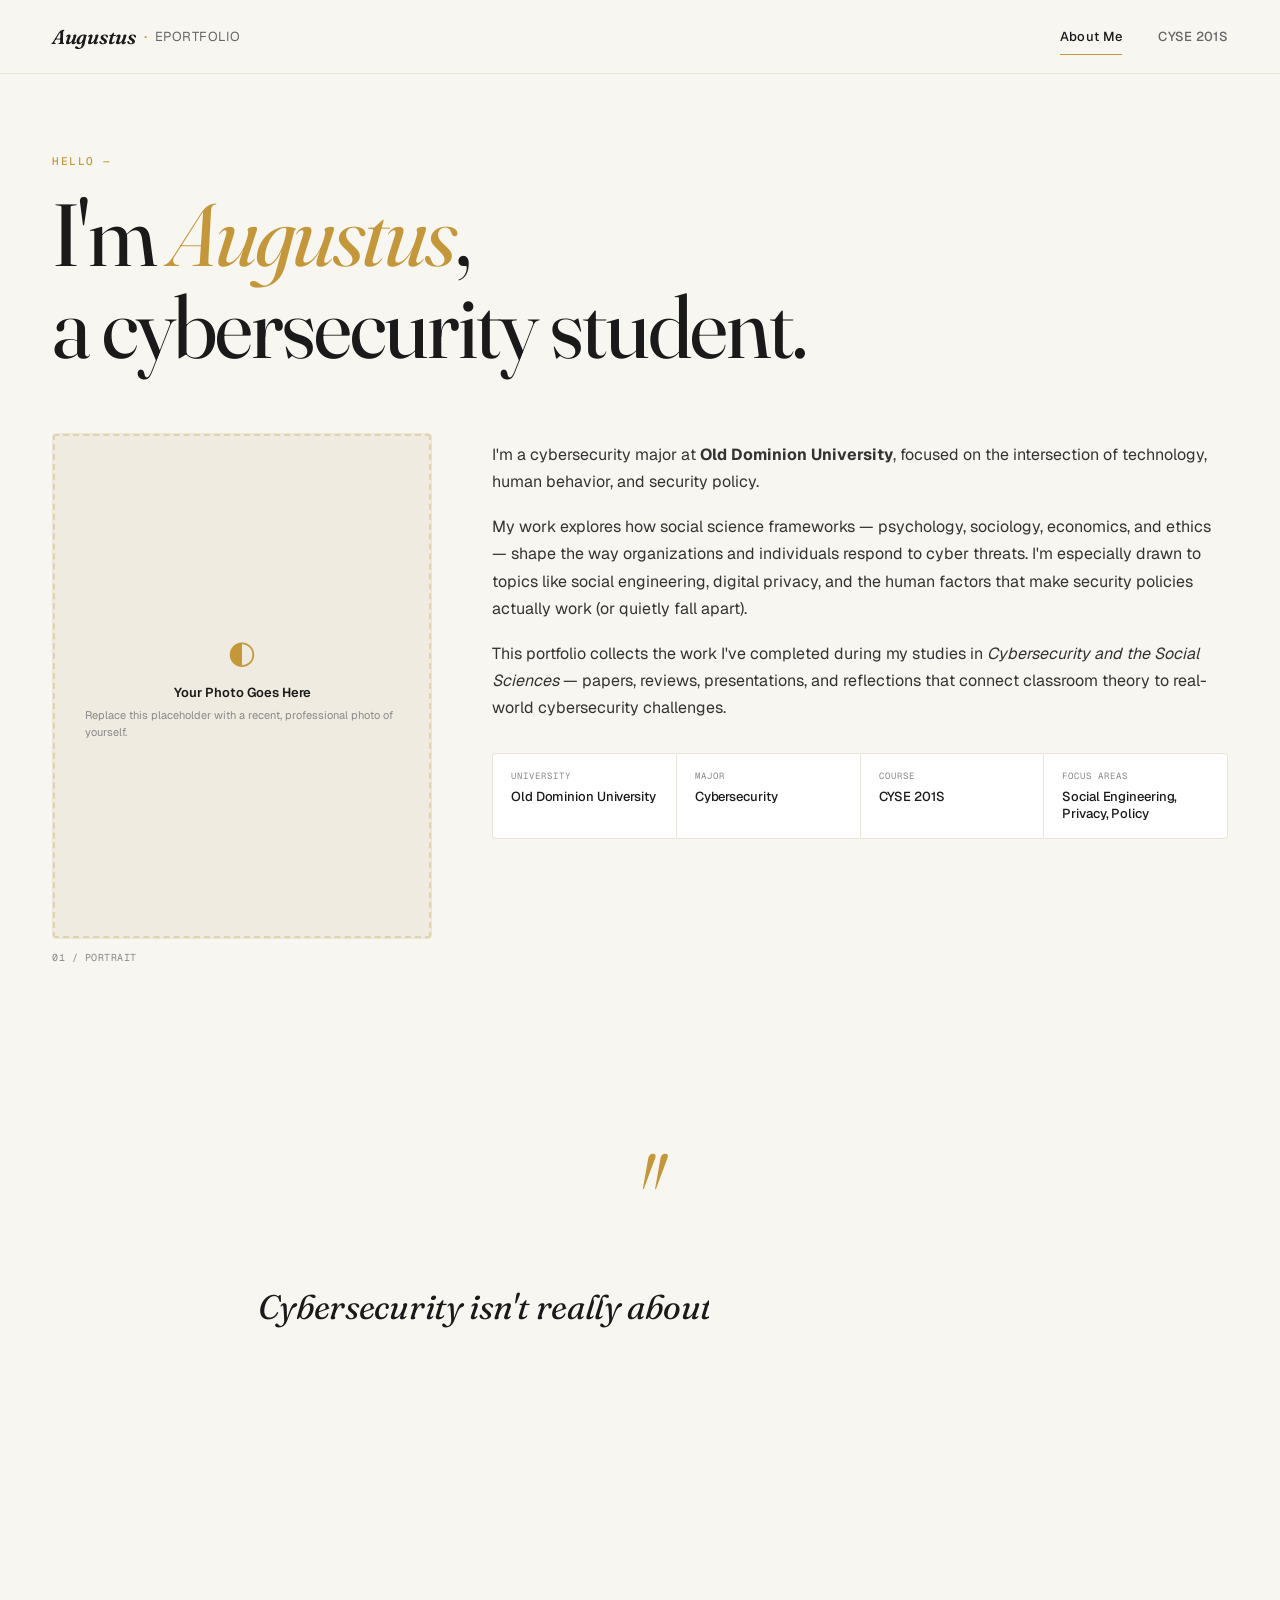
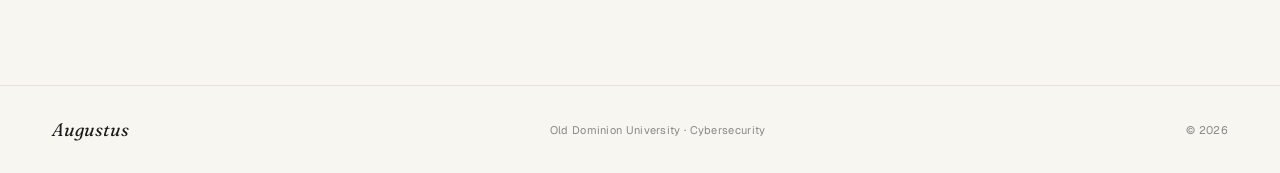
==== index.html @ 71588567 "Add files via upload" ====
<!DOCTYPE html>
<html lang="en">
<head>
  <meta charset="UTF-8" />
  <meta name="viewport" content="width=device-width, initial-scale=1.0" />
  <title>Augustus — ePortfolio</title>
  <link rel="stylesheet" href="styles.css" />
</head>
<body>

  <!-- ═══════════ HEADER ═══════════ -->
  <header class="header">
    <div class="header-inner">
      <a href="index.html" class="brand">
        <span class="brand-first">Augustus</span>
        <span class="brand-sep">·</span>
        <span class="brand-second">ePortfolio</span>
      </a>
      <nav class="nav">
        <a href="index.html" class="nav-link active">About Me</a>
        <a href="cyse.html" class="nav-link">CYSE 201S</a>
      </nav>
      <button class="mobile-toggle" onclick="document.querySelector('.mobile-menu').classList.toggle('open')">☰</button>
    </div>
    <div class="mobile-menu">
      <a href="index.html" class="nav-link">About Me</a>
      <a href="cyse.html" class="nav-link">CYSE 201S — Overview</a>
      <a href="reviews.html" class="sub-link">Article Reviews</a>
      <a href="career.html" class="sub-link">Career Paper</a>
      <a href="presentation.html" class="sub-link">Presentation</a>
      <a href="case-study.html" class="sub-link">Case Study</a>
    </div>
  </header>

  <!-- ═══════════ MAIN ═══════════ -->
  <main>
    <div class="container">
      <div class="section" style="padding-top: 80px;">
        <div class="kicker fade-up">HELLO —</div>

        <h1 class="hero-title fade-up delay-1">
          I'm <em class="title-italic">Augustus</em>,<br />
          a cybersecurity student.
        </h1>

        <div class="hero-grid">
          <!-- Photo -->
          <div class="image-wrap fade-up delay-2">
            <div class="image-frame">
              <!-- TO ADD YOUR PHOTO: Replace the div below with: <img src="photo.jpg" alt="Augustus" /> -->
              <div class="image-placeholder">
                <div style="font-size: 32px; margin-bottom: 12px; color: #c4983a;">◐</div>
                <div style="font-size: 13px; font-weight: 600; color: #1a1a1a; margin-bottom: 6px;">Your Photo Goes Here</div>
                <div style="font-size: 11px; color: #888; line-height: 1.6;">Replace this placeholder with a recent, professional photo of yourself.</div>
              </div>
            </div>
            <div class="image-meta">
              <span>01 / PORTRAIT</span>
            </div>
          </div>

          <!-- Bio -->
          <div class="bio-section fade-up delay-3">
            <p class="bio-para">
              I'm a cybersecurity major at <strong>Old Dominion University</strong>, focused on the intersection of technology, human behavior, and security policy.
            </p>
            <p class="bio-para">
              My work explores how social science frameworks — psychology, sociology, economics, and ethics — shape the way organizations and individuals respond to cyber threats. I'm especially drawn to topics like social engineering, digital privacy, and the human factors that make security policies actually work (or quietly fall apart).
            </p>
            <p class="bio-para">
              This portfolio collects the work I've completed during my studies in <em>Cybersecurity and the Social Sciences</em> — papers, reviews, presentations, and reflections that connect classroom theory to real-world cybersecurity challenges.
            </p>

            <div class="fact-grid">
              <div class="fact">
                <div class="fact-label">University</div>
                <div class="fact-value">Old Dominion University</div>
              </div>
              <div class="fact">
                <div class="fact-label">Major</div>
                <div class="fact-value">Cybersecurity</div>
              </div>
              <div class="fact">
                <div class="fact-label">Course</div>
                <div class="fact-value">CYSE 201S</div>
              </div>
              <div class="fact">
                <div class="fact-label">Focus Areas</div>
                <div class="fact-value">Social Engineering, Privacy, Policy</div>
              </div>
            </div>
          </div>
        </div>
      </div>

      <!-- Quote -->
      <div class="section" style="padding-top: 60px; padding-bottom: 80px;">
        <div class="quote-block fade-up">
          <div class="quote-mark">"</div>
          <p class="quote-text">
            Cybersecurity isn't really about computers. It's about people who use computers — what they trust, what they fear, and what they overlook.
          </p>
          <div class="quote-attr">— A perspective I've grown into through this course</div>
        </div>
      </div>
    </div>
  </main>

  <!-- ═══════════ FOOTER ═══════════ -->
  <footer class="footer">
    <div class="footer-inner">
      <div class="footer-brand">Augustus</div>
      <div class="footer-meta">Old Dominion University · Cybersecurity</div>
      <div class="footer-meta">© 2026</div>
    </div>
  </footer>

</body>
</html>
---- styles.css ----
/* ═══════════════════════════════════════════════════════════════════
   ePortfolio Stylesheet — Augustus
   ═══════════════════════════════════════════════════════════════════ */

@import url('https://fonts.googleapis.com/css2?family=Fraunces:ital,opsz,wght@0,9..144,300;0,9..144,400;0,9..144,500;0,9..144,600;0,9..144,700;1,9..144,400&family=Geist+Mono:wght@400;500&family=Geist:wght@300;400;500;600;700&display=swap');

* { box-sizing: border-box; margin: 0; padding: 0; }

html, body { background: #f8f6f0; }

body {
  font-family: 'Geist', sans-serif;
  color: #1a1a1a;
  -webkit-font-smoothing: antialiased;
  min-height: 100vh;
  display: flex;
  flex-direction: column;
}

::selection { background: #1a1a1a; color: #f8f6f0; }

a { color: inherit; text-decoration: none; }

/* ═══════════ HEADER & NAV ═══════════ */
.header {
  position: sticky;
  top: 0;
  z-index: 100;
  background: rgba(248, 246, 240, 0.92);
  backdrop-filter: blur(20px);
  -webkit-backdrop-filter: blur(20px);
  border-bottom: 1px solid #e8e4d8;
}

.header-inner {
  max-width: 1240px;
  margin: 0 auto;
  padding: 20px 32px;
  display: flex;
  justify-content: space-between;
  align-items: center;
}

.brand {
  display: flex;
  align-items: center;
  gap: 8px;
  background: none;
  border: none;
  cursor: pointer;
  padding: 0;
}
.brand-first {
  font-family: 'Fraunces', serif;
  font-size: 20px;
  font-weight: 600;
  font-style: italic;
  color: #1a1a1a;
  letter-spacing: -0.3px;
}
.brand-sep { color: #c4983a; font-size: 16px; }
.brand-second {
  font-family: 'Geist', sans-serif;
  font-size: 13px;
  font-weight: 400;
  color: #666;
  letter-spacing: 0.5px;
  text-transform: uppercase;
}

.nav { display: flex; gap: 36px; align-items: center; }

.nav-link {
  font-family: 'Geist', sans-serif;
  font-size: 13px;
  font-weight: 500;
  letter-spacing: 0.3px;
  color: #666;
  padding: 8px 0;
  cursor: pointer;
  transition: color 0.2s;
  background: none;
  border: none;
  position: relative;
}
.nav-link:hover { color: #1a1a1a; }
.nav-link.active { color: #1a1a1a; }
.nav-link.active::after {
  content: '';
  position: absolute;
  bottom: -2px;
  left: 0;
  right: 0;
  height: 1px;
  background: #c4983a;
}

.sub-nav {
  border-top: 1px solid #f0ebe0;
  background: #f8f6f0;
}
.sub-nav-inner {
  max-width: 1240px;
  margin: 0 auto;
  padding: 12px 32px;
  display: flex;
  gap: 8px;
  flex-wrap: wrap;
}
.sub-link {
  font-family: 'Geist', sans-serif;
  font-size: 12px;
  font-weight: 400;
  letter-spacing: 0.2px;
  color: #888;
  padding: 6px 14px;
  cursor: pointer;
  transition: all 0.2s;
  background: none;
  border: 1px solid transparent;
  border-radius: 20px;
  display: inline-block;
}
.sub-link:hover { color: #1a1a1a; border-color: #ddd; }
.sub-link.active { background: #1a1a1a; color: #f8f6f0; border-color: #1a1a1a; }

.mobile-toggle {
  display: none;
  background: none;
  border: 1px solid #ddd;
  border-radius: 4px;
  width: 36px;
  height: 36px;
  font-size: 18px;
  cursor: pointer;
  align-items: center;
  justify-content: center;
}

/* ═══════════ MAIN CONTENT ═══════════ */
main { flex: 1; min-height: 70vh; }

.container {
  max-width: 1240px;
  margin: 0 auto;
  padding: 0 32px;
}

.section {
  padding-top: 60px;
  padding-bottom: 60px;
}

.kicker {
  font-family: 'Geist Mono', monospace;
  font-size: 11px;
  font-weight: 500;
  letter-spacing: 1.5px;
  color: #c4983a;
  margin-bottom: 20px;
  text-transform: uppercase;
}

.hero-title {
  font-family: 'Fraunces', serif;
  font-size: clamp(48px, 7vw, 88px);
  font-weight: 400;
  color: #1a1a1a;
  line-height: 1.05;
  letter-spacing: -2px;
  margin-bottom: 60px;
}

.page-title {
  font-family: 'Fraunces', serif;
  font-size: clamp(40px, 6vw, 72px);
  font-weight: 400;
  color: #1a1a1a;
  line-height: 1.1;
  letter-spacing: -1.5px;
  margin-bottom: 24px;
}

.title-italic {
  font-family: 'Fraunces', serif;
  font-weight: 400;
  font-style: italic;
  color: #c4983a;
}

.lead {
  font-size: 18px;
  line-height: 1.65;
  color: #444;
  max-width: 720px;
  margin-bottom: 48px;
}

.section-title {
  font-family: 'Fraunces', serif;
  font-size: 36px;
  font-weight: 500;
  color: #1a1a1a;
  margin-bottom: 32px;
  letter-spacing: -0.5px;
}

/* ═══════════ HERO / ABOUT ME ═══════════ */
.hero-grid {
  display: grid;
  grid-template-columns: minmax(280px, 380px) 1fr;
  gap: 60px;
  align-items: start;
  margin-top: 40px;
}

.image-wrap { position: relative; }
.image-frame {
  aspect-ratio: 3/4;
  border: 1px solid #e8e4d8;
  border-radius: 4px;
  overflow: hidden;
  background: #fff;
}
.image-frame img {
  width: 100%;
  height: 100%;
  object-fit: cover;
  display: block;
}
.image-placeholder {
  width: 100%;
  height: 100%;
  display: flex;
  flex-direction: column;
  align-items: center;
  justify-content: center;
  padding: 30px;
  background: #f0ebe0;
  border: 2px dashed rgba(196, 152, 58, 0.3);
}
.image-meta {
  display: flex;
  justify-content: space-between;
  margin-top: 12px;
  font-family: 'Geist Mono', monospace;
  font-size: 10px;
  color: #888;
  letter-spacing: 0.5px;
}

.bio-section { padding-top: 8px; }
.bio-para {
  font-size: 16px;
  line-height: 1.7;
  color: #333;
  margin-bottom: 18px;
}

.fact-grid {
  display: grid;
  grid-template-columns: repeat(auto-fit, minmax(180px, 1fr));
  gap: 1px;
  margin-top: 32px;
  background: #e8e4d8;
  border: 1px solid #e8e4d8;
  border-radius: 4px;
  overflow: hidden;
}
.fact { padding: 16px 18px; background: #fff; }
.fact-label {
  font-family: 'Geist Mono', monospace;
  font-size: 9px;
  color: #888;
  letter-spacing: 1px;
  margin-bottom: 6px;
  text-transform: uppercase;
}
.fact-value {
  font-size: 13px;
  color: #1a1a1a;
  font-weight: 500;
  letter-spacing: -0.1px;
}

/* ═══════════ QUOTE BLOCK ═══════════ */
.quote-block {
  max-width: 880px;
  margin: 0 auto;
  text-align: center;
  padding: 60px 20px;
}
.quote-mark {
  font-family: 'Fraunces', serif;
  font-size: 120px;
  line-height: 1;
  color: #c4983a;
  font-weight: 300;
  font-style: italic;
}
.quote-text {
  font-family: 'Fraunces', serif;
  font-size: clamp(24px, 3vw, 34px);
  font-style: italic;
  font-weight: 400;
  color: #1a1a1a;
  line-height: 1.4;
  letter-spacing: -0.3px;
  margin-top: 20px;
  margin-bottom: 24px;
}
.quote-attr {
  font-family: 'Geist Mono', monospace;
  font-size: 11px;
  color: #888;
  letter-spacing: 1px;
  text-transform: uppercase;
}

/* ═══════════ VISUAL GRID ═══════════ */
.visual-grid {
  display: grid;
  grid-template-columns: repeat(auto-fit, minmax(260px, 1fr));
  gap: 24px;
  margin-top: 60px;
}
.visual-card {
  background: #fff;
  border: 1px solid #e8e4d8;
  border-radius: 4px;
  padding: 24px;
  transition: all 0.25s;
}
.visual-placeholder {
  aspect-ratio: 4/3;
  background: #f0ebe0;
  border: 2px dashed rgba(196, 152, 58, 0.3);
  border-radius: 4px;
  display: flex;
  flex-direction: column;
  align-items: center;
  justify-content: center;
  margin-bottom: 16px;
}
.visual-card img {
  width: 100%;
  aspect-ratio: 4/3;
  object-fit: cover;
  border-radius: 4px;
  margin-bottom: 16px;
}
.visual-label {
  font-family: 'Fraunces', serif;
  font-size: 20px;
  font-weight: 500;
  color: #1a1a1a;
  margin-bottom: 6px;
  letter-spacing: -0.2px;
}
.visual-desc {
  font-size: 13px;
  color: #666;
  line-height: 1.5;
}

/* ═══════════ COURSEWORK CARDS ═══════════ */
.work-grid {
  display: grid;
  grid-template-columns: repeat(auto-fit, minmax(280px, 1fr));
  gap: 16px;
  margin-top: 24px;
}
.card-link {
  display: block;
  padding: 24px 28px;
  background: #fff;
  border: 1px solid #e8e4d8;
  border-radius: 4px;
  cursor: pointer;
  transition: all 0.25s;
  text-align: left;
}
.card-link:hover {
  border-color: #c4983a;
  transform: translateY(-2px);
  box-shadow: 0 8px 24px rgba(196, 152, 58, 0.08);
}
.work-num {
  font-family: 'Geist Mono', monospace;
  font-size: 11px;
  color: #c4983a;
  letter-spacing: 1px;
  margin-bottom: 12px;
}
.work-title {
  font-family: 'Fraunces', serif;
  font-size: 26px;
  font-weight: 500;
  color: #1a1a1a;
  margin-bottom: 10px;
  letter-spacing: -0.3px;
}
.work-desc {
  font-size: 14px;
  color: #555;
  line-height: 1.6;
  margin-bottom: 16px;
}
.work-arrow {
  font-family: 'Geist Mono', monospace;
  font-size: 12px;
  color: #c4983a;
  font-weight: 500;
  letter-spacing: 0.5px;
}

/* ═══════════ REVIEW / DOC CARDS ═══════════ */
.review-card {
  background: #fff;
  border: 1px solid #e8e4d8;
  border-radius: 6px;
  padding: 36px;
  margin-bottom: 28px;
}
.review-header {
  display: flex;
  justify-content: space-between;
  align-items: center;
  margin-bottom: 16px;
  padding-bottom: 16px;
  border-bottom: 1px solid #f0ebe0;
}
.review-num {
  font-family: 'Geist Mono', monospace;
  font-size: 11px;
  color: #c4983a;
  letter-spacing: 1px;
  text-transform: uppercase;
}
.review-type {
  font-family: 'Geist Mono', monospace;
  font-size: 10px;
  color: #888;
  letter-spacing: 0.5px;
  padding: 3px 10px;
  border: 1px solid #ddd;
  border-radius: 12px;
}
.review-title {
  font-family: 'Fraunces', serif;
  font-size: 32px;
  font-weight: 500;
  color: #1a1a1a;
  margin-bottom: 8px;
  letter-spacing: -0.5px;
}
.review-subtitle {
  font-size: 15px;
  color: #555;
  line-height: 1.5;
  margin-bottom: 24px;
}

.upload-box {
  background: #fff;
  border: 1px solid #e8e4d8;
  border-radius: 4px;
  padding: 32px;
  margin-bottom: 24px;
}
.upload-label {
  font-family: 'Geist Mono', monospace;
  font-size: 9px;
  color: #888;
  letter-spacing: 1px;
  margin-bottom: 12px;
  text-transform: uppercase;
}
.placeholder {
  background: #f0ebe0;
  border: 2px dashed rgba(196, 152, 58, 0.3);
  border-radius: 4px;
  padding: 40px;
  text-align: center;
  color: #a08850;
  font-size: 13px;
  letter-spacing: 0.3px;
}
.placeholder strong {
  color: #1a1a1a;
  display: block;
  margin-bottom: 4px;
  font-size: 14px;
}
.placeholder .icon {
  font-size: 24px;
  margin-bottom: 8px;
  color: #c4983a;
}

/* When you have an actual file link, use this style */
.file-button {
  display: inline-flex;
  align-items: center;
  gap: 10px;
  background: #1a1a1a;
  color: #f8f6f0;
  padding: 14px 24px;
  border-radius: 4px;
  font-size: 13px;
  font-weight: 500;
  letter-spacing: 0.3px;
  transition: all 0.2s;
  border: none;
  cursor: pointer;
}
.file-button:hover { background: #c4983a; }
.file-button .arrow { font-family: 'Geist Mono', monospace; }

.review-meta {
  display: grid;
  grid-template-columns: repeat(auto-fit, minmax(140px, 1fr));
  gap: 16px;
  margin-top: 8px;
}
.meta-item { padding: 10px 0; }
.meta-label {
  font-family: 'Geist Mono', monospace;
  font-size: 9px;
  color: #888;
  letter-spacing: 1px;
  margin-bottom: 4px;
  text-transform: uppercase;
}
.meta-value { font-size: 13px; color: #1a1a1a; font-weight: 500; }

/* ═══════════ SUMMARY BOX ═══════════ */
.summary-box {
  background: #fff;
  border: 1px solid #e8e4d8;
  border-radius: 6px;
  padding: 36px;
  margin-top: 24px;
}
.theme-list { list-style: none; padding: 0; margin-top: 16px; }
.theme-list li {
  font-size: 15px;
  line-height: 1.8;
  color: #333;
  padding: 8px 0;
  border-bottom: 1px solid #f0ebe0;
}
.theme-list li:last-child { border-bottom: none; }
.theme-list li strong { color: #1a1a1a; font-weight: 600; }
.theme-text {
  font-size: 15px;
  line-height: 1.7;
  color: #333;
  margin-top: 12px;
}

/* ═══════════ FOOTER ═══════════ */
.footer {
  border-top: 1px solid #e8e4d8;
  margin-top: 80px;
  padding: 32px 0;
}
.footer-inner {
  max-width: 1240px;
  margin: 0 auto;
  padding: 0 32px;
  display: flex;
  justify-content: space-between;
  align-items: center;
  flex-wrap: wrap;
  gap: 16px;
}
.footer-brand {
  font-family: 'Fraunces', serif;
  font-size: 18px;
  font-style: italic;
  color: #1a1a1a;
}
.footer-meta {
  font-size: 11px;
  color: #888;
  letter-spacing: 0.3px;
}

/* ═══════════ ANIMATIONS ═══════════ */
@keyframes fadeUp {
  from { opacity: 0; transform: translateY(20px); }
  to { opacity: 1; transform: translateY(0); }
}
.fade-up { animation: fadeUp 0.6s cubic-bezier(0.16, 1, 0.3, 1) both; }
.delay-1 { animation-delay: 0.1s; }
.delay-2 { animation-delay: 0.2s; }
.delay-3 { animation-delay: 0.3s; }
.delay-4 { animation-delay: 0.4s; }

/* ═══════════ MOBILE ═══════════ */
@media (max-width: 760px) {
  .nav { display: none; }
  .mobile-toggle { display: flex; }
  .hero-grid { grid-template-columns: 1fr; gap: 32px; }
  .header-inner, .container, .footer-inner, .sub-nav-inner { padding-left: 20px; padding-right: 20px; }
  .review-card, .summary-box { padding: 24px; }
  .upload-box { padding: 20px; }
  .placeholder { padding: 24px; }
}

.mobile-menu {
  display: none;
  flex-direction: column;
  gap: 8px;
  padding: 20px 32px;
  background: #fff;
  border-bottom: 1px solid #e8e4d8;
}
.mobile-menu.open { display: flex; }
.mobile-menu .nav-link, .mobile-menu .sub-link { text-align: left; }
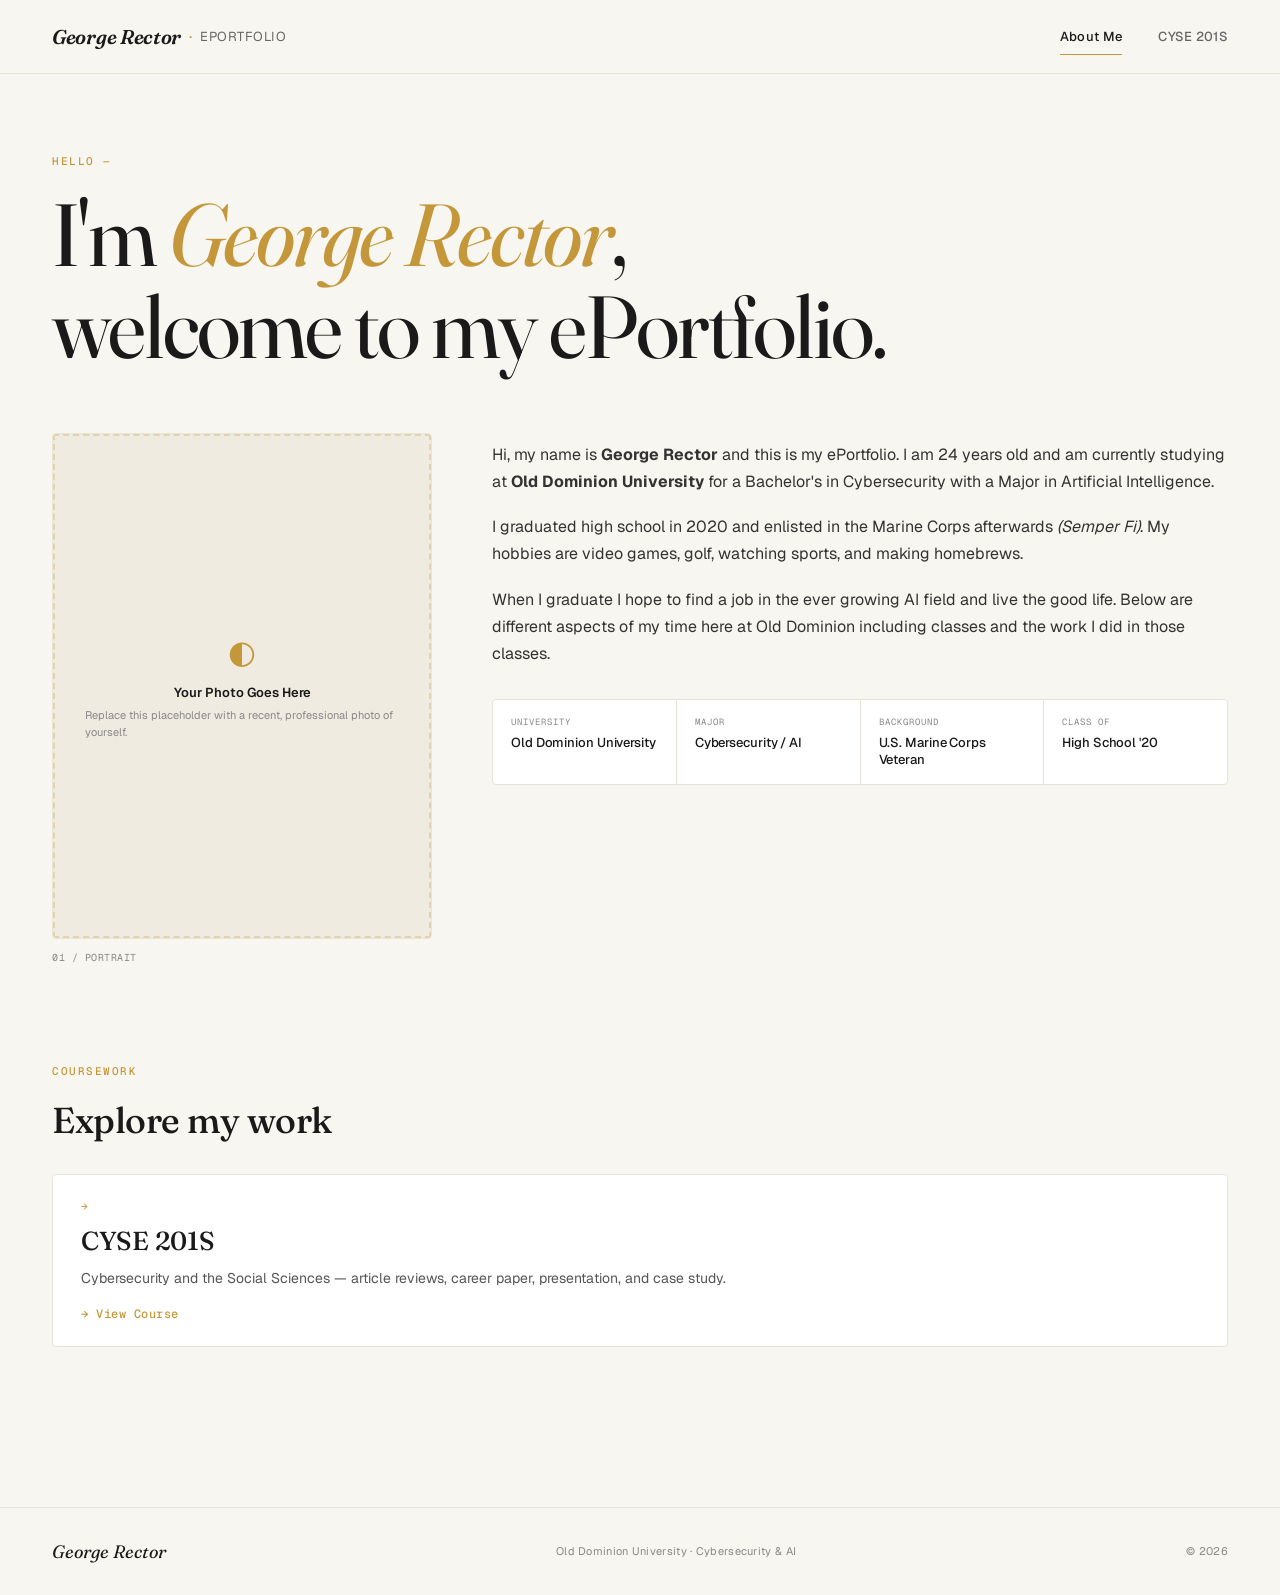
==== commit 36933adc: "Add files via upload" ====
--- a/index.html
+++ b/index.html
@@ -3,16 +3,15 @@
 <head>
   <meta charset="UTF-8" />
   <meta name="viewport" content="width=device-width, initial-scale=1.0" />
-  <title>Augustus — ePortfolio</title>
+  <title>George Rector — ePortfolio</title>
   <link rel="stylesheet" href="styles.css" />
 </head>
 <body>
 
-  <!-- ═══════════ HEADER ═══════════ -->
   <header class="header">
     <div class="header-inner">
       <a href="index.html" class="brand">
-        <span class="brand-first">Augustus</span>
+        <span class="brand-first">George Rector</span>
         <span class="brand-sep">·</span>
         <span class="brand-second">ePortfolio</span>
       </a>
@@ -32,22 +31,20 @@
     </div>
   </header>
 
-  <!-- ═══════════ MAIN ═══════════ -->
   <main>
     <div class="container">
       <div class="section" style="padding-top: 80px;">
         <div class="kicker fade-up">HELLO —</div>
 
         <h1 class="hero-title fade-up delay-1">
-          I'm <em class="title-italic">Augustus</em>,<br />
-          a cybersecurity student.
+          I'm <em class="title-italic">George Rector</em>,<br />
+          welcome to my ePortfolio.
         </h1>
 
         <div class="hero-grid">
-          <!-- Photo -->
           <div class="image-wrap fade-up delay-2">
             <div class="image-frame">
-              <!-- TO ADD YOUR PHOTO: Replace the div below with: <img src="photo.jpg" alt="Augustus" /> -->
+              <!-- TO ADD YOUR PHOTO: Replace the div below with: <img src="photo.jpg" alt="George Rector" /> -->
               <div class="image-placeholder">
                 <div style="font-size: 32px; margin-bottom: 12px; color: #c4983a;">◐</div>
                 <div style="font-size: 13px; font-weight: 600; color: #1a1a1a; margin-bottom: 6px;">Your Photo Goes Here</div>
@@ -59,16 +56,15 @@
             </div>
           </div>
 
-          <!-- Bio -->
           <div class="bio-section fade-up delay-3">
             <p class="bio-para">
-              I'm a cybersecurity major at <strong>Old Dominion University</strong>, focused on the intersection of technology, human behavior, and security policy.
+              Hi, my name is <strong>George Rector</strong> and this is my ePortfolio. I am 24 years old and am currently studying at <strong>Old Dominion University</strong> for a Bachelor's in Cybersecurity with a Major in Artificial Intelligence.
             </p>
             <p class="bio-para">
-              My work explores how social science frameworks — psychology, sociology, economics, and ethics — shape the way organizations and individuals respond to cyber threats. I'm especially drawn to topics like social engineering, digital privacy, and the human factors that make security policies actually work (or quietly fall apart).
+              I graduated high school in 2020 and enlisted in the Marine Corps afterwards <em>(Semper Fi)</em>. My hobbies are video games, golf, watching sports, and making homebrews.
             </p>
             <p class="bio-para">
-              This portfolio collects the work I've completed during my studies in <em>Cybersecurity and the Social Sciences</em> — papers, reviews, presentations, and reflections that connect classroom theory to real-world cybersecurity challenges.
+              When I graduate I hope to find a job in the ever growing AI field and live the good life. Below are different aspects of my time here at Old Dominion including classes and the work I did in those classes.
             </p>
 
             <div class="fact-grid">
@@ -78,39 +74,41 @@
               </div>
               <div class="fact">
                 <div class="fact-label">Major</div>
-                <div class="fact-value">Cybersecurity</div>
+                <div class="fact-value">Cybersecurity / AI</div>
               </div>
               <div class="fact">
-                <div class="fact-label">Course</div>
-                <div class="fact-value">CYSE 201S</div>
+                <div class="fact-label">Background</div>
+                <div class="fact-value">U.S. Marine Corps Veteran</div>
               </div>
               <div class="fact">
-                <div class="fact-label">Focus Areas</div>
-                <div class="fact-value">Social Engineering, Privacy, Policy</div>
+                <div class="fact-label">Class of</div>
+                <div class="fact-value">High School '20</div>
               </div>
             </div>
           </div>
         </div>
       </div>
 
-      <!-- Quote -->
-      <div class="section" style="padding-top: 60px; padding-bottom: 80px;">
-        <div class="quote-block fade-up">
-          <div class="quote-mark">"</div>
-          <p class="quote-text">
-            Cybersecurity isn't really about computers. It's about people who use computers — what they trust, what they fear, and what they overlook.
-          </p>
-          <div class="quote-attr">— A perspective I've grown into through this course</div>
+      <div class="section" style="padding-top: 40px; padding-bottom: 80px;">
+        <div class="kicker fade-up">COURSEWORK</div>
+        <h2 class="section-title fade-up delay-1">Explore my work</h2>
+
+        <div class="work-grid">
+          <a href="cyse.html" class="card-link fade-up delay-1">
+            <div class="work-num">→</div>
+            <div class="work-title">CYSE 201S</div>
+            <div class="work-desc">Cybersecurity and the Social Sciences — article reviews, career paper, presentation, and case study.</div>
+            <div class="work-arrow">→ View Course</div>
+          </a>
         </div>
       </div>
     </div>
   </main>
 
-  <!-- ═══════════ FOOTER ═══════════ -->
   <footer class="footer">
     <div class="footer-inner">
-      <div class="footer-brand">Augustus</div>
-      <div class="footer-meta">Old Dominion University · Cybersecurity</div>
+      <div class="footer-brand">George Rector</div>
+      <div class="footer-meta">Old Dominion University · Cybersecurity & AI</div>
       <div class="footer-meta">© 2026</div>
     </div>
   </footer>
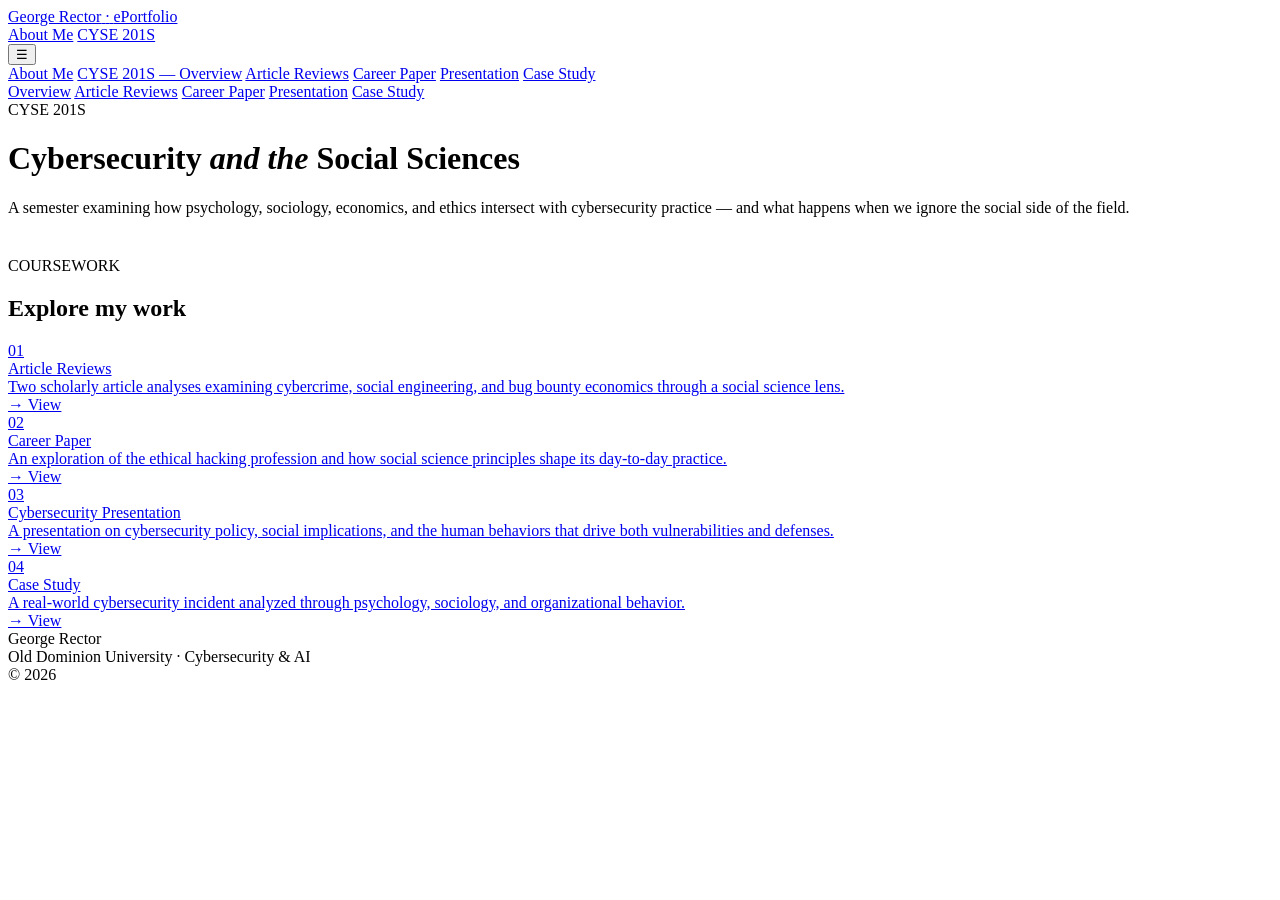
==== commit 8a816774: "Add files via upload" ====
--- a/index.html
+++ b/index.html
@@ -3,7 +3,7 @@
 <head>
   <meta charset="UTF-8" />
   <meta name="viewport" content="width=device-width, initial-scale=1.0" />
-  <title>George Rector — ePortfolio</title>
+  <title>CYSE 201S — George Rector ePortfolio</title>
   <link rel="stylesheet" href="styles.css" />
 </head>
 <body>
@@ -16,8 +16,8 @@
         <span class="brand-second">ePortfolio</span>
       </a>
       <nav class="nav">
-        <a href="index.html" class="nav-link active">About Me</a>
-        <a href="cyse.html" class="nav-link">CYSE 201S</a>
+        <a href="index.html" class="nav-link">About Me</a>
+        <a href="cyse.html" class="nav-link active">CYSE 201S</a>
       </nav>
       <button class="mobile-toggle" onclick="document.querySelector('.mobile-menu').classList.toggle('open')">☰</button>
     </div>
@@ -29,77 +29,63 @@
       <a href="presentation.html" class="sub-link">Presentation</a>
       <a href="case-study.html" class="sub-link">Case Study</a>
     </div>
+    <!-- Sub-nav -->
+    <div class="sub-nav">
+      <div class="sub-nav-inner">
+        <a href="cyse.html" class="sub-link active">Overview</a>
+        <a href="reviews.html" class="sub-link">Article Reviews</a>
+        <a href="career.html" class="sub-link">Career Paper</a>
+        <a href="presentation.html" class="sub-link">Presentation</a>
+        <a href="case-study.html" class="sub-link">Case Study</a>
+      </div>
+    </div>
   </header>
 
   <main>
     <div class="container">
-      <div class="section" style="padding-top: 80px;">
-        <div class="kicker fade-up">HELLO —</div>
+      <div class="section">
+        <div class="kicker fade-up">CYSE 201S</div>
+        <h1 class="page-title fade-up delay-1">
+          Cybersecurity <em class="title-italic">and the</em> Social Sciences
+        </h1>
+        <p class="lead fade-up delay-2">
+          A semester examining how psychology, sociology, economics, and ethics intersect with cybersecurity practice — and what happens when we ignore the social side of the field.
+        </p>
 
-        <h1 class="hero-title fade-up delay-1">
-          I'm <em class="title-italic">George Rector</em>,<br />
-          welcome to my ePortfolio.
-        </h1>
+        <!-- Coursework navigation -->
+        <div style="margin-top: 40px;">
+          <div class="kicker">COURSEWORK</div>
+          <h2 class="section-title">Explore my work</h2>
 
-        <div class="hero-grid">
-          <div class="image-wrap fade-up delay-2">
-            <div class="image-frame">
-              <!-- TO ADD YOUR PHOTO: Replace the div below with: <img src="photo.jpg" alt="George Rector" /> -->
-              <div class="image-placeholder">
-                <div style="font-size: 32px; margin-bottom: 12px; color: #c4983a;">◐</div>
-                <div style="font-size: 13px; font-weight: 600; color: #1a1a1a; margin-bottom: 6px;">Your Photo Goes Here</div>
-                <div style="font-size: 11px; color: #888; line-height: 1.6;">Replace this placeholder with a recent, professional photo of yourself.</div>
-              </div>
-            </div>
-            <div class="image-meta">
-              <span>01 / PORTRAIT</span>
-            </div>
+          <div class="work-grid">
+            <a href="reviews.html" class="card-link fade-up delay-1">
+              <div class="work-num">01</div>
+              <div class="work-title">Article Reviews</div>
+              <div class="work-desc">Two scholarly article analyses examining cybercrime, social engineering, and bug bounty economics through a social science lens.</div>
+              <div class="work-arrow">→ View</div>
+            </a>
+
+            <a href="career.html" class="card-link fade-up delay-2">
+              <div class="work-num">02</div>
+              <div class="work-title">Career Paper</div>
+              <div class="work-desc">An exploration of the ethical hacking profession and how social science principles shape its day-to-day practice.</div>
+              <div class="work-arrow">→ View</div>
+            </a>
+
+            <a href="presentation.html" class="card-link fade-up delay-3">
+              <div class="work-num">03</div>
+              <div class="work-title">Cybersecurity Presentation</div>
+              <div class="work-desc">A presentation on cybersecurity policy, social implications, and the human behaviors that drive both vulnerabilities and defenses.</div>
+              <div class="work-arrow">→ View</div>
+            </a>
+
+            <a href="case-study.html" class="card-link fade-up delay-4">
+              <div class="work-num">04</div>
+              <div class="work-title">Case Study</div>
+              <div class="work-desc">A real-world cybersecurity incident analyzed through psychology, sociology, and organizational behavior.</div>
+              <div class="work-arrow">→ View</div>
+            </a>
           </div>
-
-          <div class="bio-section fade-up delay-3">
-            <p class="bio-para">
-              Hi, my name is <strong>George Rector</strong> and this is my ePortfolio. I am 24 years old and am currently studying at <strong>Old Dominion University</strong> for a Bachelor's in Cybersecurity with a Major in Artificial Intelligence.
-            </p>
-            <p class="bio-para">
-              I graduated high school in 2020 and enlisted in the Marine Corps afterwards <em>(Semper Fi)</em>. My hobbies are video games, golf, watching sports, and making homebrews.
-            </p>
-            <p class="bio-para">
-              When I graduate I hope to find a job in the ever growing AI field and live the good life. Below are different aspects of my time here at Old Dominion including classes and the work I did in those classes.
-            </p>
-
-            <div class="fact-grid">
-              <div class="fact">
-                <div class="fact-label">University</div>
-                <div class="fact-value">Old Dominion University</div>
-              </div>
-              <div class="fact">
-                <div class="fact-label">Major</div>
-                <div class="fact-value">Cybersecurity / AI</div>
-              </div>
-              <div class="fact">
-                <div class="fact-label">Background</div>
-                <div class="fact-value">U.S. Marine Corps Veteran</div>
-              </div>
-              <div class="fact">
-                <div class="fact-label">Class of</div>
-                <div class="fact-value">High School '20</div>
-              </div>
-            </div>
-          </div>
-        </div>
-      </div>
-
-      <div class="section" style="padding-top: 40px; padding-bottom: 80px;">
-        <div class="kicker fade-up">COURSEWORK</div>
-        <h2 class="section-title fade-up delay-1">Explore my work</h2>
-
-        <div class="work-grid">
-          <a href="cyse.html" class="card-link fade-up delay-1">
-            <div class="work-num">→</div>
-            <div class="work-title">CYSE 201S</div>
-            <div class="work-desc">Cybersecurity and the Social Sciences — article reviews, career paper, presentation, and case study.</div>
-            <div class="work-arrow">→ View Course</div>
-          </a>
         </div>
       </div>
     </div>
@@ -108,7 +94,7 @@
   <footer class="footer">
     <div class="footer-inner">
       <div class="footer-brand">George Rector</div>
-      <div class="footer-meta">Old Dominion University · Cybersecurity & AI</div>
+      <div class="footer-meta">Old Dominion University · Cybersecurity &amp; AI</div>
       <div class="footer-meta">© 2026</div>
     </div>
   </footer>
--- a/styles.css
+++ b/styles.css
@@ -1,621 +1,136 @@
-/* ═══════════════════════════════════════════════════════════════════
-   ePortfolio Stylesheet — Augustus
-   ═══════════════════════════════════════════════════════════════════ */
+<!DOCTYPE html>
+<html lang="en">
+<head>
+  <meta charset="UTF-8" />
+  <meta name="viewport" content="width=device-width, initial-scale=1.0" />
+  <title>Article Reviews — George Rector ePortfolio</title>
+  <link rel="stylesheet" href="styles.css" />
+</head>
+<body>
 
-@import url('https://fonts.googleapis.com/css2?family=Fraunces:ital,opsz,wght@0,9..144,300;0,9..144,400;0,9..144,500;0,9..144,600;0,9..144,700;1,9..144,400&family=Geist+Mono:wght@400;500&family=Geist:wght@300;400;500;600;700&display=swap');
+  <header class="header">
+    <div class="header-inner">
+      <a href="index.html" class="brand">
+        <span class="brand-first">George Rector</span>
+        <span class="brand-sep">·</span>
+        <span class="brand-second">ePortfolio</span>
+      </a>
+      <nav class="nav">
+        <a href="index.html" class="nav-link">About Me</a>
+        <a href="cyse.html" class="nav-link active">CYSE 201S</a>
+      </nav>
+      <button class="mobile-toggle" onclick="document.querySelector('.mobile-menu').classList.toggle('open')">☰</button>
+    </div>
+    <div class="mobile-menu">
+      <a href="index.html" class="nav-link">About Me</a>
+      <a href="cyse.html" class="nav-link">CYSE 201S — Overview</a>
+      <a href="reviews.html" class="sub-link">Article Reviews</a>
+      <a href="career.html" class="sub-link">Career Paper</a>
+      <a href="presentation.html" class="sub-link">Presentation</a>
+      <a href="case-study.html" class="sub-link">Case Study</a>
+    </div>
+    <div class="sub-nav">
+      <div class="sub-nav-inner">
+        <a href="cyse.html" class="sub-link">Overview</a>
+        <a href="reviews.html" class="sub-link active">Article Reviews</a>
+        <a href="career.html" class="sub-link">Career Paper</a>
+        <a href="presentation.html" class="sub-link">Presentation</a>
+        <a href="case-study.html" class="sub-link">Case Study</a>
+      </div>
+    </div>
+  </header>
 
-* { box-sizing: border-box; margin: 0; padding: 0; }
+  <main>
+    <div class="container">
+      <div class="section">
+        <div class="kicker fade-up">ARTICLE REVIEWS</div>
+        <h1 class="page-title fade-up delay-1">
+          Scholarly <em class="title-italic">analyses</em> of cybercrime research
+        </h1>
+        <p class="lead fade-up delay-2">
+          Both reviews examine peer-reviewed research from the <em>International Journal of Cybersecurity Intelligence and Cybercrime</em>, connecting findings to social science frameworks discussed throughout CYSE 201S.
+        </p>
 
-html, body { background: #f8f6f0; }
+        <!-- Review 1 -->
+        <div class="review-card fade-up delay-1">
+          <div class="review-header">
+            <span class="review-num">Review 01</span>
+            <span class="review-type">PDF / DOCX</span>
+          </div>
+          <h2 class="review-title">Article Review #1</h2>
+          <p class="review-subtitle">An analysis of cybersecurity research through a social science lens.</p>
 
-body {
-  font-family: 'Geist', sans-serif;
-  color: #1a1a1a;
-  -webkit-font-smoothing: antialiased;
-  min-height: 100vh;
-  display: flex;
-  flex-direction: column;
-}
+          <div class="upload-box">
+            <div class="upload-label">DOCUMENT</div>
+            <a href="files/article-review-1.pdf" class="file-button" target="_blank" rel="noopener">
+              View / Download Article Review #1 <span class="arrow">→</span>
+            </a>
+            <div style="margin-top: 20px; border: 1px solid #e8e4d8; border-radius: 4px; overflow: hidden; background: #f0ebe0;">
+              <iframe src="files/article-review-1.pdf" style="width: 100%; height: 700px; border: none; display: block;" title="Article Review #1"></iframe>
+            </div>
+          </div>
 
-::selection { background: #1a1a1a; color: #f8f6f0; }
+          <div class="review-meta">
+            <div class="meta-item">
+              <div class="meta-label">Source</div>
+              <div class="meta-value">IJCIC, peer-reviewed</div>
+            </div>
+            <div class="meta-item">
+              <div class="meta-label">Format</div>
+              <div class="meta-value">APA, Times New Roman 12pt</div>
+            </div>
+            <div class="meta-item">
+              <div class="meta-label">Length</div>
+              <div class="meta-value">1+ pages</div>
+            </div>
+          </div>
+        </div>
 
-a { color: inherit; text-decoration: none; }
+        <!-- Review 2 -->
+        <div class="review-card fade-up delay-2">
+          <div class="review-header">
+            <span class="review-num">Review 02</span>
+            <span class="review-type">PDF / DOCX</span>
+          </div>
+          <h2 class="review-title">Article Review #2</h2>
+          <p class="review-subtitle">Vishing and Smishing Perpetrators and Their Victims in Nigerian Slums.</p>
 
-/* ═══════════ HEADER & NAV ═══════════ */
-.header {
-  position: sticky;
-  top: 0;
-  z-index: 100;
-  background: rgba(248, 246, 240, 0.92);
-  backdrop-filter: blur(20px);
-  -webkit-backdrop-filter: blur(20px);
-  border-bottom: 1px solid #e8e4d8;
-}
+          <div class="upload-box">
+            <div class="upload-label">DOCUMENT</div>
+            <a href="files/article-review-2.pdf" class="file-button" target="_blank" rel="noopener">
+              View / Download Article Review #2 <span class="arrow">→</span>
+            </a>
+            <div style="margin-top: 20px; border: 1px solid #e8e4d8; border-radius: 4px; overflow: hidden; background: #f0ebe0;">
+              <iframe src="files/article-review-2.pdf" style="width: 100%; height: 700px; border: none; display: block;" title="Article Review #2"></iframe>
+            </div>
+          </div>
 
-.header-inner {
-  max-width: 1240px;
-  margin: 0 auto;
-  padding: 20px 32px;
-  display: flex;
-  justify-content: space-between;
-  align-items: center;
-}
+          <div class="review-meta">
+            <div class="meta-item">
+              <div class="meta-label">Authors</div>
+              <div class="meta-value">Adeyemo, Olabulo, & Peter</div>
+            </div>
+            <div class="meta-item">
+              <div class="meta-label">Year</div>
+              <div class="meta-value">2026</div>
+            </div>
+            <div class="meta-item">
+              <div class="meta-label">Theory</div>
+              <div class="meta-value">Routine Activity Theory</div>
+            </div>
+          </div>
+        </div>
+      </div>
+    </div>
+  </main>
 
-.brand {
-  display: flex;
-  align-items: center;
-  gap: 8px;
-  background: none;
-  border: none;
-  cursor: pointer;
-  padding: 0;
-}
-.brand-first {
-  font-family: 'Fraunces', serif;
-  font-size: 20px;
-  font-weight: 600;
-  font-style: italic;
-  color: #1a1a1a;
-  letter-spacing: -0.3px;
-}
-.brand-sep { color: #c4983a; font-size: 16px; }
-.brand-second {
-  font-family: 'Geist', sans-serif;
-  font-size: 13px;
-  font-weight: 400;
-  color: #666;
-  letter-spacing: 0.5px;
-  text-transform: uppercase;
-}
+  <footer class="footer">
+    <div class="footer-inner">
+      <div class="footer-brand">George Rector</div>
+      <div class="footer-meta">Old Dominion University · Cybersecurity &amp; AI</div>
+      <div class="footer-meta">© 2026</div>
+    </div>
+  </footer>
 
-.nav { display: flex; gap: 36px; align-items: center; }
-
-.nav-link {
-  font-family: 'Geist', sans-serif;
-  font-size: 13px;
-  font-weight: 500;
-  letter-spacing: 0.3px;
-  color: #666;
-  padding: 8px 0;
-  cursor: pointer;
-  transition: color 0.2s;
-  background: none;
-  border: none;
-  position: relative;
-}
-.nav-link:hover { color: #1a1a1a; }
-.nav-link.active { color: #1a1a1a; }
-.nav-link.active::after {
-  content: '';
-  position: absolute;
-  bottom: -2px;
-  left: 0;
-  right: 0;
-  height: 1px;
-  background: #c4983a;
-}
-
-.sub-nav {
-  border-top: 1px solid #f0ebe0;
-  background: #f8f6f0;
-}
-.sub-nav-inner {
-  max-width: 1240px;
-  margin: 0 auto;
-  padding: 12px 32px;
-  display: flex;
-  gap: 8px;
-  flex-wrap: wrap;
-}
-.sub-link {
-  font-family: 'Geist', sans-serif;
-  font-size: 12px;
-  font-weight: 400;
-  letter-spacing: 0.2px;
-  color: #888;
-  padding: 6px 14px;
-  cursor: pointer;
-  transition: all 0.2s;
-  background: none;
-  border: 1px solid transparent;
-  border-radius: 20px;
-  display: inline-block;
-}
-.sub-link:hover { color: #1a1a1a; border-color: #ddd; }
-.sub-link.active { background: #1a1a1a; color: #f8f6f0; border-color: #1a1a1a; }
-
-.mobile-toggle {
-  display: none;
-  background: none;
-  border: 1px solid #ddd;
-  border-radius: 4px;
-  width: 36px;
-  height: 36px;
-  font-size: 18px;
-  cursor: pointer;
-  align-items: center;
-  justify-content: center;
-}
-
-/* ═══════════ MAIN CONTENT ═══════════ */
-main { flex: 1; min-height: 70vh; }
-
-.container {
-  max-width: 1240px;
-  margin: 0 auto;
-  padding: 0 32px;
-}
-
-.section {
-  padding-top: 60px;
-  padding-bottom: 60px;
-}
-
-.kicker {
-  font-family: 'Geist Mono', monospace;
-  font-size: 11px;
-  font-weight: 500;
-  letter-spacing: 1.5px;
-  color: #c4983a;
-  margin-bottom: 20px;
-  text-transform: uppercase;
-}
-
-.hero-title {
-  font-family: 'Fraunces', serif;
-  font-size: clamp(48px, 7vw, 88px);
-  font-weight: 400;
-  color: #1a1a1a;
-  line-height: 1.05;
-  letter-spacing: -2px;
-  margin-bottom: 60px;
-}
-
-.page-title {
-  font-family: 'Fraunces', serif;
-  font-size: clamp(40px, 6vw, 72px);
-  font-weight: 400;
-  color: #1a1a1a;
-  line-height: 1.1;
-  letter-spacing: -1.5px;
-  margin-bottom: 24px;
-}
-
-.title-italic {
-  font-family: 'Fraunces', serif;
-  font-weight: 400;
-  font-style: italic;
-  color: #c4983a;
-}
-
-.lead {
-  font-size: 18px;
-  line-height: 1.65;
-  color: #444;
-  max-width: 720px;
-  margin-bottom: 48px;
-}
-
-.section-title {
-  font-family: 'Fraunces', serif;
-  font-size: 36px;
-  font-weight: 500;
-  color: #1a1a1a;
-  margin-bottom: 32px;
-  letter-spacing: -0.5px;
-}
-
-/* ═══════════ HERO / ABOUT ME ═══════════ */
-.hero-grid {
-  display: grid;
-  grid-template-columns: minmax(280px, 380px) 1fr;
-  gap: 60px;
-  align-items: start;
-  margin-top: 40px;
-}
-
-.image-wrap { position: relative; }
-.image-frame {
-  aspect-ratio: 3/4;
-  border: 1px solid #e8e4d8;
-  border-radius: 4px;
-  overflow: hidden;
-  background: #fff;
-}
-.image-frame img {
-  width: 100%;
-  height: 100%;
-  object-fit: cover;
-  display: block;
-}
-.image-placeholder {
-  width: 100%;
-  height: 100%;
-  display: flex;
-  flex-direction: column;
-  align-items: center;
-  justify-content: center;
-  padding: 30px;
-  background: #f0ebe0;
-  border: 2px dashed rgba(196, 152, 58, 0.3);
-}
-.image-meta {
-  display: flex;
-  justify-content: space-between;
-  margin-top: 12px;
-  font-family: 'Geist Mono', monospace;
-  font-size: 10px;
-  color: #888;
-  letter-spacing: 0.5px;
-}
-
-.bio-section { padding-top: 8px; }
-.bio-para {
-  font-size: 16px;
-  line-height: 1.7;
-  color: #333;
-  margin-bottom: 18px;
-}
-
-.fact-grid {
-  display: grid;
-  grid-template-columns: repeat(auto-fit, minmax(180px, 1fr));
-  gap: 1px;
-  margin-top: 32px;
-  background: #e8e4d8;
-  border: 1px solid #e8e4d8;
-  border-radius: 4px;
-  overflow: hidden;
-}
-.fact { padding: 16px 18px; background: #fff; }
-.fact-label {
-  font-family: 'Geist Mono', monospace;
-  font-size: 9px;
-  color: #888;
-  letter-spacing: 1px;
-  margin-bottom: 6px;
-  text-transform: uppercase;
-}
-.fact-value {
-  font-size: 13px;
-  color: #1a1a1a;
-  font-weight: 500;
-  letter-spacing: -0.1px;
-}
-
-/* ═══════════ QUOTE BLOCK ═══════════ */
-.quote-block {
-  max-width: 880px;
-  margin: 0 auto;
-  text-align: center;
-  padding: 60px 20px;
-}
-.quote-mark {
-  font-family: 'Fraunces', serif;
-  font-size: 120px;
-  line-height: 1;
-  color: #c4983a;
-  font-weight: 300;
-  font-style: italic;
-}
-.quote-text {
-  font-family: 'Fraunces', serif;
-  font-size: clamp(24px, 3vw, 34px);
-  font-style: italic;
-  font-weight: 400;
-  color: #1a1a1a;
-  line-height: 1.4;
-  letter-spacing: -0.3px;
-  margin-top: 20px;
-  margin-bottom: 24px;
-}
-.quote-attr {
-  font-family: 'Geist Mono', monospace;
-  font-size: 11px;
-  color: #888;
-  letter-spacing: 1px;
-  text-transform: uppercase;
-}
-
-/* ═══════════ VISUAL GRID ═══════════ */
-.visual-grid {
-  display: grid;
-  grid-template-columns: repeat(auto-fit, minmax(260px, 1fr));
-  gap: 24px;
-  margin-top: 60px;
-}
-.visual-card {
-  background: #fff;
-  border: 1px solid #e8e4d8;
-  border-radius: 4px;
-  padding: 24px;
-  transition: all 0.25s;
-}
-.visual-placeholder {
-  aspect-ratio: 4/3;
-  background: #f0ebe0;
-  border: 2px dashed rgba(196, 152, 58, 0.3);
-  border-radius: 4px;
-  display: flex;
-  flex-direction: column;
-  align-items: center;
-  justify-content: center;
-  margin-bottom: 16px;
-}
-.visual-card img {
-  width: 100%;
-  aspect-ratio: 4/3;
-  object-fit: cover;
-  border-radius: 4px;
-  margin-bottom: 16px;
-}
-.visual-label {
-  font-family: 'Fraunces', serif;
-  font-size: 20px;
-  font-weight: 500;
-  color: #1a1a1a;
-  margin-bottom: 6px;
-  letter-spacing: -0.2px;
-}
-.visual-desc {
-  font-size: 13px;
-  color: #666;
-  line-height: 1.5;
-}
-
-/* ═══════════ COURSEWORK CARDS ═══════════ */
-.work-grid {
-  display: grid;
-  grid-template-columns: repeat(auto-fit, minmax(280px, 1fr));
-  gap: 16px;
-  margin-top: 24px;
-}
-.card-link {
-  display: block;
-  padding: 24px 28px;
-  background: #fff;
-  border: 1px solid #e8e4d8;
-  border-radius: 4px;
-  cursor: pointer;
-  transition: all 0.25s;
-  text-align: left;
-}
-.card-link:hover {
-  border-color: #c4983a;
-  transform: translateY(-2px);
-  box-shadow: 0 8px 24px rgba(196, 152, 58, 0.08);
-}
-.work-num {
-  font-family: 'Geist Mono', monospace;
-  font-size: 11px;
-  color: #c4983a;
-  letter-spacing: 1px;
-  margin-bottom: 12px;
-}
-.work-title {
-  font-family: 'Fraunces', serif;
-  font-size: 26px;
-  font-weight: 500;
-  color: #1a1a1a;
-  margin-bottom: 10px;
-  letter-spacing: -0.3px;
-}
-.work-desc {
-  font-size: 14px;
-  color: #555;
-  line-height: 1.6;
-  margin-bottom: 16px;
-}
-.work-arrow {
-  font-family: 'Geist Mono', monospace;
-  font-size: 12px;
-  color: #c4983a;
-  font-weight: 500;
-  letter-spacing: 0.5px;
-}
-
-/* ═══════════ REVIEW / DOC CARDS ═══════════ */
-.review-card {
-  background: #fff;
-  border: 1px solid #e8e4d8;
-  border-radius: 6px;
-  padding: 36px;
-  margin-bottom: 28px;
-}
-.review-header {
-  display: flex;
-  justify-content: space-between;
-  align-items: center;
-  margin-bottom: 16px;
-  padding-bottom: 16px;
-  border-bottom: 1px solid #f0ebe0;
-}
-.review-num {
-  font-family: 'Geist Mono', monospace;
-  font-size: 11px;
-  color: #c4983a;
-  letter-spacing: 1px;
-  text-transform: uppercase;
-}
-.review-type {
-  font-family: 'Geist Mono', monospace;
-  font-size: 10px;
-  color: #888;
-  letter-spacing: 0.5px;
-  padding: 3px 10px;
-  border: 1px solid #ddd;
-  border-radius: 12px;
-}
-.review-title {
-  font-family: 'Fraunces', serif;
-  font-size: 32px;
-  font-weight: 500;
-  color: #1a1a1a;
-  margin-bottom: 8px;
-  letter-spacing: -0.5px;
-}
-.review-subtitle {
-  font-size: 15px;
-  color: #555;
-  line-height: 1.5;
-  margin-bottom: 24px;
-}
-
-.upload-box {
-  background: #fff;
-  border: 1px solid #e8e4d8;
-  border-radius: 4px;
-  padding: 32px;
-  margin-bottom: 24px;
-}
-.upload-label {
-  font-family: 'Geist Mono', monospace;
-  font-size: 9px;
-  color: #888;
-  letter-spacing: 1px;
-  margin-bottom: 12px;
-  text-transform: uppercase;
-}
-.placeholder {
-  background: #f0ebe0;
-  border: 2px dashed rgba(196, 152, 58, 0.3);
-  border-radius: 4px;
-  padding: 40px;
-  text-align: center;
-  color: #a08850;
-  font-size: 13px;
-  letter-spacing: 0.3px;
-}
-.placeholder strong {
-  color: #1a1a1a;
-  display: block;
-  margin-bottom: 4px;
-  font-size: 14px;
-}
-.placeholder .icon {
-  font-size: 24px;
-  margin-bottom: 8px;
-  color: #c4983a;
-}
-
-/* When you have an actual file link, use this style */
-.file-button {
-  display: inline-flex;
-  align-items: center;
-  gap: 10px;
-  background: #1a1a1a;
-  color: #f8f6f0;
-  padding: 14px 24px;
-  border-radius: 4px;
-  font-size: 13px;
-  font-weight: 500;
-  letter-spacing: 0.3px;
-  transition: all 0.2s;
-  border: none;
-  cursor: pointer;
-}
-.file-button:hover { background: #c4983a; }
-.file-button .arrow { font-family: 'Geist Mono', monospace; }
-
-.review-meta {
-  display: grid;
-  grid-template-columns: repeat(auto-fit, minmax(140px, 1fr));
-  gap: 16px;
-  margin-top: 8px;
-}
-.meta-item { padding: 10px 0; }
-.meta-label {
-  font-family: 'Geist Mono', monospace;
-  font-size: 9px;
-  color: #888;
-  letter-spacing: 1px;
-  margin-bottom: 4px;
-  text-transform: uppercase;
-}
-.meta-value { font-size: 13px; color: #1a1a1a; font-weight: 500; }
-
-/* ═══════════ SUMMARY BOX ═══════════ */
-.summary-box {
-  background: #fff;
-  border: 1px solid #e8e4d8;
-  border-radius: 6px;
-  padding: 36px;
-  margin-top: 24px;
-}
-.theme-list { list-style: none; padding: 0; margin-top: 16px; }
-.theme-list li {
-  font-size: 15px;
-  line-height: 1.8;
-  color: #333;
-  padding: 8px 0;
-  border-bottom: 1px solid #f0ebe0;
-}
-.theme-list li:last-child { border-bottom: none; }
-.theme-list li strong { color: #1a1a1a; font-weight: 600; }
-.theme-text {
-  font-size: 15px;
-  line-height: 1.7;
-  color: #333;
-  margin-top: 12px;
-}
-
-/* ═══════════ FOOTER ═══════════ */
-.footer {
-  border-top: 1px solid #e8e4d8;
-  margin-top: 80px;
-  padding: 32px 0;
-}
-.footer-inner {
-  max-width: 1240px;
-  margin: 0 auto;
-  padding: 0 32px;
-  display: flex;
-  justify-content: space-between;
-  align-items: center;
-  flex-wrap: wrap;
-  gap: 16px;
-}
-.footer-brand {
-  font-family: 'Fraunces', serif;
-  font-size: 18px;
-  font-style: italic;
-  color: #1a1a1a;
-}
-.footer-meta {
-  font-size: 11px;
-  color: #888;
-  letter-spacing: 0.3px;
-}
-
-/* ═══════════ ANIMATIONS ═══════════ */
-@keyframes fadeUp {
-  from { opacity: 0; transform: translateY(20px); }
-  to { opacity: 1; transform: translateY(0); }
-}
-.fade-up { animation: fadeUp 0.6s cubic-bezier(0.16, 1, 0.3, 1) both; }
-.delay-1 { animation-delay: 0.1s; }
-.delay-2 { animation-delay: 0.2s; }
-.delay-3 { animation-delay: 0.3s; }
-.delay-4 { animation-delay: 0.4s; }
-
-/* ═══════════ MOBILE ═══════════ */
-@media (max-width: 760px) {
-  .nav { display: none; }
-  .mobile-toggle { display: flex; }
-  .hero-grid { grid-template-columns: 1fr; gap: 32px; }
-  .header-inner, .container, .footer-inner, .sub-nav-inner { padding-left: 20px; padding-right: 20px; }
-  .review-card, .summary-box { padding: 24px; }
-  .upload-box { padding: 20px; }
-  .placeholder { padding: 24px; }
-}
-
-.mobile-menu {
-  display: none;
-  flex-direction: column;
-  gap: 8px;
-  padding: 20px 32px;
-  background: #fff;
-  border-bottom: 1px solid #e8e4d8;
-}
-.mobile-menu.open { display: flex; }
-.mobile-menu .nav-link, .mobile-menu .sub-link { text-align: left; }
+</body>
+</html>
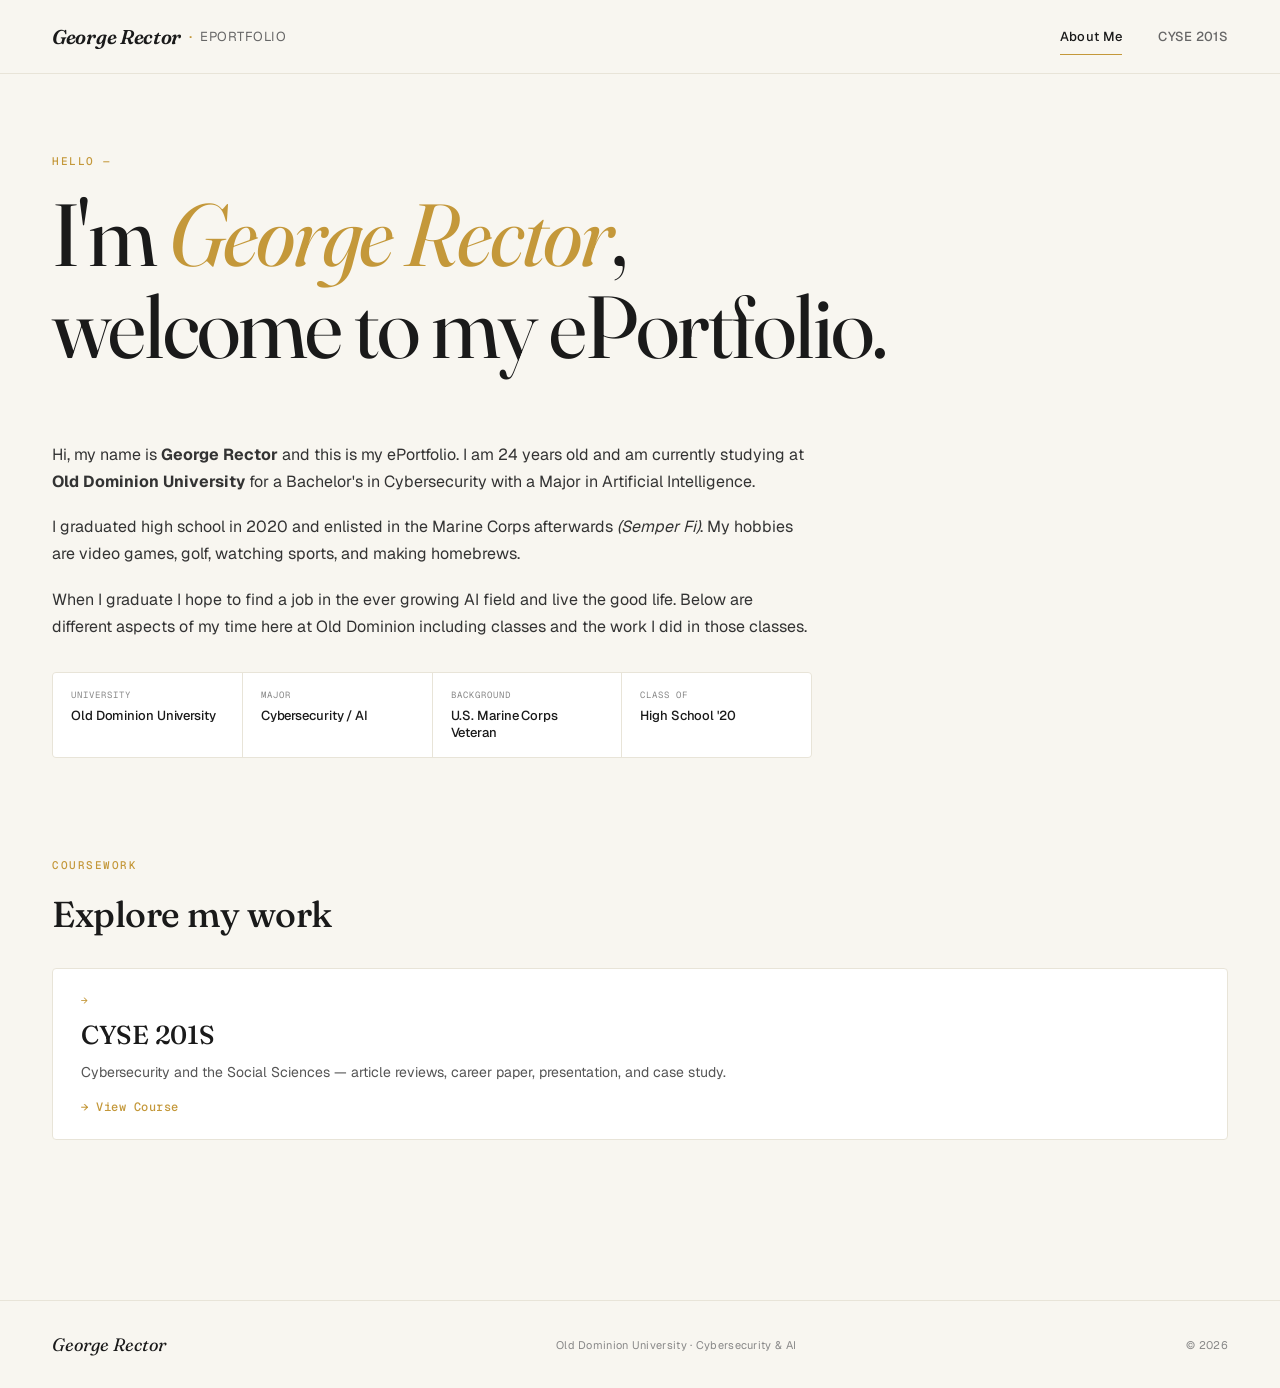
==== commit 3b0af281: "Add files via upload" ====
--- a/index.html
+++ b/index.html
@@ -3,7 +3,7 @@
 <head>
   <meta charset="UTF-8" />
   <meta name="viewport" content="width=device-width, initial-scale=1.0" />
-  <title>CYSE 201S — George Rector ePortfolio</title>
+  <title>George Rector — ePortfolio</title>
   <link rel="stylesheet" href="styles.css" />
 </head>
 <body>
@@ -16,8 +16,8 @@
         <span class="brand-second">ePortfolio</span>
       </a>
       <nav class="nav">
-        <a href="index.html" class="nav-link">About Me</a>
-        <a href="cyse.html" class="nav-link active">CYSE 201S</a>
+        <a href="index.html" class="nav-link active">About Me</a>
+        <a href="cyse.html" class="nav-link">CYSE 201S</a>
       </nav>
       <button class="mobile-toggle" onclick="document.querySelector('.mobile-menu').classList.toggle('open')">☰</button>
     </div>
@@ -29,63 +29,61 @@
       <a href="presentation.html" class="sub-link">Presentation</a>
       <a href="case-study.html" class="sub-link">Case Study</a>
     </div>
-    <!-- Sub-nav -->
-    <div class="sub-nav">
-      <div class="sub-nav-inner">
-        <a href="cyse.html" class="sub-link active">Overview</a>
-        <a href="reviews.html" class="sub-link">Article Reviews</a>
-        <a href="career.html" class="sub-link">Career Paper</a>
-        <a href="presentation.html" class="sub-link">Presentation</a>
-        <a href="case-study.html" class="sub-link">Case Study</a>
-      </div>
-    </div>
   </header>
 
   <main>
     <div class="container">
-      <div class="section">
-        <div class="kicker fade-up">CYSE 201S</div>
-        <h1 class="page-title fade-up delay-1">
-          Cybersecurity <em class="title-italic">and the</em> Social Sciences
+      <div class="section" style="padding-top: 80px;">
+        <div class="kicker fade-up">HELLO —</div>
+
+        <h1 class="hero-title fade-up delay-1">
+          I'm <em class="title-italic">George Rector</em>,<br />
+          welcome to my ePortfolio.
         </h1>
-        <p class="lead fade-up delay-2">
-          A semester examining how psychology, sociology, economics, and ethics intersect with cybersecurity practice — and what happens when we ignore the social side of the field.
-        </p>
 
-        <!-- Coursework navigation -->
-        <div style="margin-top: 40px;">
-          <div class="kicker">COURSEWORK</div>
-          <h2 class="section-title">Explore my work</h2>
+        <div class="bio-section fade-up delay-3" style="max-width: 760px;">
+            <p class="bio-para">
+              Hi, my name is <strong>George Rector</strong> and this is my ePortfolio. I am 24 years old and am currently studying at <strong>Old Dominion University</strong> for a Bachelor's in Cybersecurity with a Major in Artificial Intelligence.
+            </p>
+            <p class="bio-para">
+              I graduated high school in 2020 and enlisted in the Marine Corps afterwards <em>(Semper Fi)</em>. My hobbies are video games, golf, watching sports, and making homebrews.
+            </p>
+            <p class="bio-para">
+              When I graduate I hope to find a job in the ever growing AI field and live the good life. Below are different aspects of my time here at Old Dominion including classes and the work I did in those classes.
+            </p>
 
-          <div class="work-grid">
-            <a href="reviews.html" class="card-link fade-up delay-1">
-              <div class="work-num">01</div>
-              <div class="work-title">Article Reviews</div>
-              <div class="work-desc">Two scholarly article analyses examining cybercrime, social engineering, and bug bounty economics through a social science lens.</div>
-              <div class="work-arrow">→ View</div>
-            </a>
+            <div class="fact-grid">
+              <div class="fact">
+                <div class="fact-label">University</div>
+                <div class="fact-value">Old Dominion University</div>
+              </div>
+              <div class="fact">
+                <div class="fact-label">Major</div>
+                <div class="fact-value">Cybersecurity / AI</div>
+              </div>
+              <div class="fact">
+                <div class="fact-label">Background</div>
+                <div class="fact-value">U.S. Marine Corps Veteran</div>
+              </div>
+              <div class="fact">
+                <div class="fact-label">Class of</div>
+                <div class="fact-value">High School '20</div>
+              </div>
+            </div>
+          </div>
+      </div>
 
-            <a href="career.html" class="card-link fade-up delay-2">
-              <div class="work-num">02</div>
-              <div class="work-title">Career Paper</div>
-              <div class="work-desc">An exploration of the ethical hacking profession and how social science principles shape its day-to-day practice.</div>
-              <div class="work-arrow">→ View</div>
-            </a>
+      <div class="section" style="padding-top: 40px; padding-bottom: 80px;">
+        <div class="kicker fade-up">COURSEWORK</div>
+        <h2 class="section-title fade-up delay-1">Explore my work</h2>
 
-            <a href="presentation.html" class="card-link fade-up delay-3">
-              <div class="work-num">03</div>
-              <div class="work-title">Cybersecurity Presentation</div>
-              <div class="work-desc">A presentation on cybersecurity policy, social implications, and the human behaviors that drive both vulnerabilities and defenses.</div>
-              <div class="work-arrow">→ View</div>
-            </a>
-
-            <a href="case-study.html" class="card-link fade-up delay-4">
-              <div class="work-num">04</div>
-              <div class="work-title">Case Study</div>
-              <div class="work-desc">A real-world cybersecurity incident analyzed through psychology, sociology, and organizational behavior.</div>
-              <div class="work-arrow">→ View</div>
-            </a>
-          </div>
+        <div class="work-grid">
+          <a href="cyse.html" class="card-link fade-up delay-1">
+            <div class="work-num">→</div>
+            <div class="work-title">CYSE 201S</div>
+            <div class="work-desc">Cybersecurity and the Social Sciences — article reviews, career paper, presentation, and case study.</div>
+            <div class="work-arrow">→ View Course</div>
+          </a>
         </div>
       </div>
     </div>
@@ -94,7 +92,7 @@
   <footer class="footer">
     <div class="footer-inner">
       <div class="footer-brand">George Rector</div>
-      <div class="footer-meta">Old Dominion University · Cybersecurity &amp; AI</div>
+      <div class="footer-meta">Old Dominion University · Cybersecurity & AI</div>
       <div class="footer-meta">© 2026</div>
     </div>
   </footer>
--- a/styles.css
+++ b/styles.css
@@ -1,136 +1,621 @@
-<!DOCTYPE html>
-<html lang="en">
-<head>
-  <meta charset="UTF-8" />
-  <meta name="viewport" content="width=device-width, initial-scale=1.0" />
-  <title>Article Reviews — George Rector ePortfolio</title>
-  <link rel="stylesheet" href="styles.css" />
-</head>
-<body>
-
-  <header class="header">
-    <div class="header-inner">
-      <a href="index.html" class="brand">
-        <span class="brand-first">George Rector</span>
-        <span class="brand-sep">·</span>
-        <span class="brand-second">ePortfolio</span>
-      </a>
-      <nav class="nav">
-        <a href="index.html" class="nav-link">About Me</a>
-        <a href="cyse.html" class="nav-link active">CYSE 201S</a>
-      </nav>
-      <button class="mobile-toggle" onclick="document.querySelector('.mobile-menu').classList.toggle('open')">☰</button>
-    </div>
-    <div class="mobile-menu">
-      <a href="index.html" class="nav-link">About Me</a>
-      <a href="cyse.html" class="nav-link">CYSE 201S — Overview</a>
-      <a href="reviews.html" class="sub-link">Article Reviews</a>
-      <a href="career.html" class="sub-link">Career Paper</a>
-      <a href="presentation.html" class="sub-link">Presentation</a>
-      <a href="case-study.html" class="sub-link">Case Study</a>
-    </div>
-    <div class="sub-nav">
-      <div class="sub-nav-inner">
-        <a href="cyse.html" class="sub-link">Overview</a>
-        <a href="reviews.html" class="sub-link active">Article Reviews</a>
-        <a href="career.html" class="sub-link">Career Paper</a>
-        <a href="presentation.html" class="sub-link">Presentation</a>
-        <a href="case-study.html" class="sub-link">Case Study</a>
-      </div>
-    </div>
-  </header>
-
-  <main>
-    <div class="container">
-      <div class="section">
-        <div class="kicker fade-up">ARTICLE REVIEWS</div>
-        <h1 class="page-title fade-up delay-1">
-          Scholarly <em class="title-italic">analyses</em> of cybercrime research
-        </h1>
-        <p class="lead fade-up delay-2">
-          Both reviews examine peer-reviewed research from the <em>International Journal of Cybersecurity Intelligence and Cybercrime</em>, connecting findings to social science frameworks discussed throughout CYSE 201S.
-        </p>
-
-        <!-- Review 1 -->
-        <div class="review-card fade-up delay-1">
-          <div class="review-header">
-            <span class="review-num">Review 01</span>
-            <span class="review-type">PDF / DOCX</span>
-          </div>
-          <h2 class="review-title">Article Review #1</h2>
-          <p class="review-subtitle">An analysis of cybersecurity research through a social science lens.</p>
-
-          <div class="upload-box">
-            <div class="upload-label">DOCUMENT</div>
-            <a href="files/article-review-1.pdf" class="file-button" target="_blank" rel="noopener">
-              View / Download Article Review #1 <span class="arrow">→</span>
-            </a>
-            <div style="margin-top: 20px; border: 1px solid #e8e4d8; border-radius: 4px; overflow: hidden; background: #f0ebe0;">
-              <iframe src="files/article-review-1.pdf" style="width: 100%; height: 700px; border: none; display: block;" title="Article Review #1"></iframe>
-            </div>
-          </div>
-
-          <div class="review-meta">
-            <div class="meta-item">
-              <div class="meta-label">Source</div>
-              <div class="meta-value">IJCIC, peer-reviewed</div>
-            </div>
-            <div class="meta-item">
-              <div class="meta-label">Format</div>
-              <div class="meta-value">APA, Times New Roman 12pt</div>
-            </div>
-            <div class="meta-item">
-              <div class="meta-label">Length</div>
-              <div class="meta-value">1+ pages</div>
-            </div>
-          </div>
-        </div>
-
-        <!-- Review 2 -->
-        <div class="review-card fade-up delay-2">
-          <div class="review-header">
-            <span class="review-num">Review 02</span>
-            <span class="review-type">PDF / DOCX</span>
-          </div>
-          <h2 class="review-title">Article Review #2</h2>
-          <p class="review-subtitle">Vishing and Smishing Perpetrators and Their Victims in Nigerian Slums.</p>
-
-          <div class="upload-box">
-            <div class="upload-label">DOCUMENT</div>
-            <a href="files/article-review-2.pdf" class="file-button" target="_blank" rel="noopener">
-              View / Download Article Review #2 <span class="arrow">→</span>
-            </a>
-            <div style="margin-top: 20px; border: 1px solid #e8e4d8; border-radius: 4px; overflow: hidden; background: #f0ebe0;">
-              <iframe src="files/article-review-2.pdf" style="width: 100%; height: 700px; border: none; display: block;" title="Article Review #2"></iframe>
-            </div>
-          </div>
-
-          <div class="review-meta">
-            <div class="meta-item">
-              <div class="meta-label">Authors</div>
-              <div class="meta-value">Adeyemo, Olabulo, & Peter</div>
-            </div>
-            <div class="meta-item">
-              <div class="meta-label">Year</div>
-              <div class="meta-value">2026</div>
-            </div>
-            <div class="meta-item">
-              <div class="meta-label">Theory</div>
-              <div class="meta-value">Routine Activity Theory</div>
-            </div>
-          </div>
-        </div>
-      </div>
-    </div>
-  </main>
-
-  <footer class="footer">
-    <div class="footer-inner">
-      <div class="footer-brand">George Rector</div>
-      <div class="footer-meta">Old Dominion University · Cybersecurity &amp; AI</div>
-      <div class="footer-meta">© 2026</div>
-    </div>
-  </footer>
-
-</body>
-</html>
+/* ═══════════════════════════════════════════════════════════════════
+   ePortfolio Stylesheet — Augustus
+   ═══════════════════════════════════════════════════════════════════ */
+
+@import url('https://fonts.googleapis.com/css2?family=Fraunces:ital,opsz,wght@0,9..144,300;0,9..144,400;0,9..144,500;0,9..144,600;0,9..144,700;1,9..144,400&family=Geist+Mono:wght@400;500&family=Geist:wght@300;400;500;600;700&display=swap');
+
+* { box-sizing: border-box; margin: 0; padding: 0; }
+
+html, body { background: #f8f6f0; }
+
+body {
+  font-family: 'Geist', sans-serif;
+  color: #1a1a1a;
+  -webkit-font-smoothing: antialiased;
+  min-height: 100vh;
+  display: flex;
+  flex-direction: column;
+}
+
+::selection { background: #1a1a1a; color: #f8f6f0; }
+
+a { color: inherit; text-decoration: none; }
+
+/* ═══════════ HEADER & NAV ═══════════ */
+.header {
+  position: sticky;
+  top: 0;
+  z-index: 100;
+  background: rgba(248, 246, 240, 0.92);
+  backdrop-filter: blur(20px);
+  -webkit-backdrop-filter: blur(20px);
+  border-bottom: 1px solid #e8e4d8;
+}
+
+.header-inner {
+  max-width: 1240px;
+  margin: 0 auto;
+  padding: 20px 32px;
+  display: flex;
+  justify-content: space-between;
+  align-items: center;
+}
+
+.brand {
+  display: flex;
+  align-items: center;
+  gap: 8px;
+  background: none;
+  border: none;
+  cursor: pointer;
+  padding: 0;
+}
+.brand-first {
+  font-family: 'Fraunces', serif;
+  font-size: 20px;
+  font-weight: 600;
+  font-style: italic;
+  color: #1a1a1a;
+  letter-spacing: -0.3px;
+}
+.brand-sep { color: #c4983a; font-size: 16px; }
+.brand-second {
+  font-family: 'Geist', sans-serif;
+  font-size: 13px;
+  font-weight: 400;
+  color: #666;
+  letter-spacing: 0.5px;
+  text-transform: uppercase;
+}
+
+.nav { display: flex; gap: 36px; align-items: center; }
+
+.nav-link {
+  font-family: 'Geist', sans-serif;
+  font-size: 13px;
+  font-weight: 500;
+  letter-spacing: 0.3px;
+  color: #666;
+  padding: 8px 0;
+  cursor: pointer;
+  transition: color 0.2s;
+  background: none;
+  border: none;
+  position: relative;
+}
+.nav-link:hover { color: #1a1a1a; }
+.nav-link.active { color: #1a1a1a; }
+.nav-link.active::after {
+  content: '';
+  position: absolute;
+  bottom: -2px;
+  left: 0;
+  right: 0;
+  height: 1px;
+  background: #c4983a;
+}
+
+.sub-nav {
+  border-top: 1px solid #f0ebe0;
+  background: #f8f6f0;
+}
+.sub-nav-inner {
+  max-width: 1240px;
+  margin: 0 auto;
+  padding: 12px 32px;
+  display: flex;
+  gap: 8px;
+  flex-wrap: wrap;
+}
+.sub-link {
+  font-family: 'Geist', sans-serif;
+  font-size: 12px;
+  font-weight: 400;
+  letter-spacing: 0.2px;
+  color: #888;
+  padding: 6px 14px;
+  cursor: pointer;
+  transition: all 0.2s;
+  background: none;
+  border: 1px solid transparent;
+  border-radius: 20px;
+  display: inline-block;
+}
+.sub-link:hover { color: #1a1a1a; border-color: #ddd; }
+.sub-link.active { background: #1a1a1a; color: #f8f6f0; border-color: #1a1a1a; }
+
+.mobile-toggle {
+  display: none;
+  background: none;
+  border: 1px solid #ddd;
+  border-radius: 4px;
+  width: 36px;
+  height: 36px;
+  font-size: 18px;
+  cursor: pointer;
+  align-items: center;
+  justify-content: center;
+}
+
+/* ═══════════ MAIN CONTENT ═══════════ */
+main { flex: 1; min-height: 70vh; }
+
+.container {
+  max-width: 1240px;
+  margin: 0 auto;
+  padding: 0 32px;
+}
+
+.section {
+  padding-top: 60px;
+  padding-bottom: 60px;
+}
+
+.kicker {
+  font-family: 'Geist Mono', monospace;
+  font-size: 11px;
+  font-weight: 500;
+  letter-spacing: 1.5px;
+  color: #c4983a;
+  margin-bottom: 20px;
+  text-transform: uppercase;
+}
+
+.hero-title {
+  font-family: 'Fraunces', serif;
+  font-size: clamp(48px, 7vw, 88px);
+  font-weight: 400;
+  color: #1a1a1a;
+  line-height: 1.05;
+  letter-spacing: -2px;
+  margin-bottom: 60px;
+}
+
+.page-title {
+  font-family: 'Fraunces', serif;
+  font-size: clamp(40px, 6vw, 72px);
+  font-weight: 400;
+  color: #1a1a1a;
+  line-height: 1.1;
+  letter-spacing: -1.5px;
+  margin-bottom: 24px;
+}
+
+.title-italic {
+  font-family: 'Fraunces', serif;
+  font-weight: 400;
+  font-style: italic;
+  color: #c4983a;
+}
+
+.lead {
+  font-size: 18px;
+  line-height: 1.65;
+  color: #444;
+  max-width: 720px;
+  margin-bottom: 48px;
+}
+
+.section-title {
+  font-family: 'Fraunces', serif;
+  font-size: 36px;
+  font-weight: 500;
+  color: #1a1a1a;
+  margin-bottom: 32px;
+  letter-spacing: -0.5px;
+}
+
+/* ═══════════ HERO / ABOUT ME ═══════════ */
+.hero-grid {
+  display: grid;
+  grid-template-columns: minmax(280px, 380px) 1fr;
+  gap: 60px;
+  align-items: start;
+  margin-top: 40px;
+}
+
+.image-wrap { position: relative; }
+.image-frame {
+  aspect-ratio: 3/4;
+  border: 1px solid #e8e4d8;
+  border-radius: 4px;
+  overflow: hidden;
+  background: #fff;
+}
+.image-frame img {
+  width: 100%;
+  height: 100%;
+  object-fit: cover;
+  display: block;
+}
+.image-placeholder {
+  width: 100%;
+  height: 100%;
+  display: flex;
+  flex-direction: column;
+  align-items: center;
+  justify-content: center;
+  padding: 30px;
+  background: #f0ebe0;
+  border: 2px dashed rgba(196, 152, 58, 0.3);
+}
+.image-meta {
+  display: flex;
+  justify-content: space-between;
+  margin-top: 12px;
+  font-family: 'Geist Mono', monospace;
+  font-size: 10px;
+  color: #888;
+  letter-spacing: 0.5px;
+}
+
+.bio-section { padding-top: 8px; }
+.bio-para {
+  font-size: 16px;
+  line-height: 1.7;
+  color: #333;
+  margin-bottom: 18px;
+}
+
+.fact-grid {
+  display: grid;
+  grid-template-columns: repeat(auto-fit, minmax(180px, 1fr));
+  gap: 1px;
+  margin-top: 32px;
+  background: #e8e4d8;
+  border: 1px solid #e8e4d8;
+  border-radius: 4px;
+  overflow: hidden;
+}
+.fact { padding: 16px 18px; background: #fff; }
+.fact-label {
+  font-family: 'Geist Mono', monospace;
+  font-size: 9px;
+  color: #888;
+  letter-spacing: 1px;
+  margin-bottom: 6px;
+  text-transform: uppercase;
+}
+.fact-value {
+  font-size: 13px;
+  color: #1a1a1a;
+  font-weight: 500;
+  letter-spacing: -0.1px;
+}
+
+/* ═══════════ QUOTE BLOCK ═══════════ */
+.quote-block {
+  max-width: 880px;
+  margin: 0 auto;
+  text-align: center;
+  padding: 60px 20px;
+}
+.quote-mark {
+  font-family: 'Fraunces', serif;
+  font-size: 120px;
+  line-height: 1;
+  color: #c4983a;
+  font-weight: 300;
+  font-style: italic;
+}
+.quote-text {
+  font-family: 'Fraunces', serif;
+  font-size: clamp(24px, 3vw, 34px);
+  font-style: italic;
+  font-weight: 400;
+  color: #1a1a1a;
+  line-height: 1.4;
+  letter-spacing: -0.3px;
+  margin-top: 20px;
+  margin-bottom: 24px;
+}
+.quote-attr {
+  font-family: 'Geist Mono', monospace;
+  font-size: 11px;
+  color: #888;
+  letter-spacing: 1px;
+  text-transform: uppercase;
+}
+
+/* ═══════════ VISUAL GRID ═══════════ */
+.visual-grid {
+  display: grid;
+  grid-template-columns: repeat(auto-fit, minmax(260px, 1fr));
+  gap: 24px;
+  margin-top: 60px;
+}
+.visual-card {
+  background: #fff;
+  border: 1px solid #e8e4d8;
+  border-radius: 4px;
+  padding: 24px;
+  transition: all 0.25s;
+}
+.visual-placeholder {
+  aspect-ratio: 4/3;
+  background: #f0ebe0;
+  border: 2px dashed rgba(196, 152, 58, 0.3);
+  border-radius: 4px;
+  display: flex;
+  flex-direction: column;
+  align-items: center;
+  justify-content: center;
+  margin-bottom: 16px;
+}
+.visual-card img {
+  width: 100%;
+  aspect-ratio: 4/3;
+  object-fit: cover;
+  border-radius: 4px;
+  margin-bottom: 16px;
+}
+.visual-label {
+  font-family: 'Fraunces', serif;
+  font-size: 20px;
+  font-weight: 500;
+  color: #1a1a1a;
+  margin-bottom: 6px;
+  letter-spacing: -0.2px;
+}
+.visual-desc {
+  font-size: 13px;
+  color: #666;
+  line-height: 1.5;
+}
+
+/* ═══════════ COURSEWORK CARDS ═══════════ */
+.work-grid {
+  display: grid;
+  grid-template-columns: repeat(auto-fit, minmax(280px, 1fr));
+  gap: 16px;
+  margin-top: 24px;
+}
+.card-link {
+  display: block;
+  padding: 24px 28px;
+  background: #fff;
+  border: 1px solid #e8e4d8;
+  border-radius: 4px;
+  cursor: pointer;
+  transition: all 0.25s;
+  text-align: left;
+}
+.card-link:hover {
+  border-color: #c4983a;
+  transform: translateY(-2px);
+  box-shadow: 0 8px 24px rgba(196, 152, 58, 0.08);
+}
+.work-num {
+  font-family: 'Geist Mono', monospace;
+  font-size: 11px;
+  color: #c4983a;
+  letter-spacing: 1px;
+  margin-bottom: 12px;
+}
+.work-title {
+  font-family: 'Fraunces', serif;
+  font-size: 26px;
+  font-weight: 500;
+  color: #1a1a1a;
+  margin-bottom: 10px;
+  letter-spacing: -0.3px;
+}
+.work-desc {
+  font-size: 14px;
+  color: #555;
+  line-height: 1.6;
+  margin-bottom: 16px;
+}
+.work-arrow {
+  font-family: 'Geist Mono', monospace;
+  font-size: 12px;
+  color: #c4983a;
+  font-weight: 500;
+  letter-spacing: 0.5px;
+}
+
+/* ═══════════ REVIEW / DOC CARDS ═══════════ */
+.review-card {
+  background: #fff;
+  border: 1px solid #e8e4d8;
+  border-radius: 6px;
+  padding: 36px;
+  margin-bottom: 28px;
+}
+.review-header {
+  display: flex;
+  justify-content: space-between;
+  align-items: center;
+  margin-bottom: 16px;
+  padding-bottom: 16px;
+  border-bottom: 1px solid #f0ebe0;
+}
+.review-num {
+  font-family: 'Geist Mono', monospace;
+  font-size: 11px;
+  color: #c4983a;
+  letter-spacing: 1px;
+  text-transform: uppercase;
+}
+.review-type {
+  font-family: 'Geist Mono', monospace;
+  font-size: 10px;
+  color: #888;
+  letter-spacing: 0.5px;
+  padding: 3px 10px;
+  border: 1px solid #ddd;
+  border-radius: 12px;
+}
+.review-title {
+  font-family: 'Fraunces', serif;
+  font-size: 32px;
+  font-weight: 500;
+  color: #1a1a1a;
+  margin-bottom: 8px;
+  letter-spacing: -0.5px;
+}
+.review-subtitle {
+  font-size: 15px;
+  color: #555;
+  line-height: 1.5;
+  margin-bottom: 24px;
+}
+
+.upload-box {
+  background: #fff;
+  border: 1px solid #e8e4d8;
+  border-radius: 4px;
+  padding: 32px;
+  margin-bottom: 24px;
+}
+.upload-label {
+  font-family: 'Geist Mono', monospace;
+  font-size: 9px;
+  color: #888;
+  letter-spacing: 1px;
+  margin-bottom: 12px;
+  text-transform: uppercase;
+}
+.placeholder {
+  background: #f0ebe0;
+  border: 2px dashed rgba(196, 152, 58, 0.3);
+  border-radius: 4px;
+  padding: 40px;
+  text-align: center;
+  color: #a08850;
+  font-size: 13px;
+  letter-spacing: 0.3px;
+}
+.placeholder strong {
+  color: #1a1a1a;
+  display: block;
+  margin-bottom: 4px;
+  font-size: 14px;
+}
+.placeholder .icon {
+  font-size: 24px;
+  margin-bottom: 8px;
+  color: #c4983a;
+}
+
+/* When you have an actual file link, use this style */
+.file-button {
+  display: inline-flex;
+  align-items: center;
+  gap: 10px;
+  background: #1a1a1a;
+  color: #f8f6f0;
+  padding: 14px 24px;
+  border-radius: 4px;
+  font-size: 13px;
+  font-weight: 500;
+  letter-spacing: 0.3px;
+  transition: all 0.2s;
+  border: none;
+  cursor: pointer;
+}
+.file-button:hover { background: #c4983a; }
+.file-button .arrow { font-family: 'Geist Mono', monospace; }
+
+.review-meta {
+  display: grid;
+  grid-template-columns: repeat(auto-fit, minmax(140px, 1fr));
+  gap: 16px;
+  margin-top: 8px;
+}
+.meta-item { padding: 10px 0; }
+.meta-label {
+  font-family: 'Geist Mono', monospace;
+  font-size: 9px;
+  color: #888;
+  letter-spacing: 1px;
+  margin-bottom: 4px;
+  text-transform: uppercase;
+}
+.meta-value { font-size: 13px; color: #1a1a1a; font-weight: 500; }
+
+/* ═══════════ SUMMARY BOX ═══════════ */
+.summary-box {
+  background: #fff;
+  border: 1px solid #e8e4d8;
+  border-radius: 6px;
+  padding: 36px;
+  margin-top: 24px;
+}
+.theme-list { list-style: none; padding: 0; margin-top: 16px; }
+.theme-list li {
+  font-size: 15px;
+  line-height: 1.8;
+  color: #333;
+  padding: 8px 0;
+  border-bottom: 1px solid #f0ebe0;
+}
+.theme-list li:last-child { border-bottom: none; }
+.theme-list li strong { color: #1a1a1a; font-weight: 600; }
+.theme-text {
+  font-size: 15px;
+  line-height: 1.7;
+  color: #333;
+  margin-top: 12px;
+}
+
+/* ═══════════ FOOTER ═══════════ */
+.footer {
+  border-top: 1px solid #e8e4d8;
+  margin-top: 80px;
+  padding: 32px 0;
+}
+.footer-inner {
+  max-width: 1240px;
+  margin: 0 auto;
+  padding: 0 32px;
+  display: flex;
+  justify-content: space-between;
+  align-items: center;
+  flex-wrap: wrap;
+  gap: 16px;
+}
+.footer-brand {
+  font-family: 'Fraunces', serif;
+  font-size: 18px;
+  font-style: italic;
+  color: #1a1a1a;
+}
+.footer-meta {
+  font-size: 11px;
+  color: #888;
+  letter-spacing: 0.3px;
+}
+
+/* ═══════════ ANIMATIONS ═══════════ */
+@keyframes fadeUp {
+  from { opacity: 0; transform: translateY(20px); }
+  to { opacity: 1; transform: translateY(0); }
+}
+.fade-up { animation: fadeUp 0.6s cubic-bezier(0.16, 1, 0.3, 1) both; }
+.delay-1 { animation-delay: 0.1s; }
+.delay-2 { animation-delay: 0.2s; }
+.delay-3 { animation-delay: 0.3s; }
+.delay-4 { animation-delay: 0.4s; }
+
+/* ═══════════ MOBILE ═══════════ */
+@media (max-width: 760px) {
+  .nav { display: none; }
+  .mobile-toggle { display: flex; }
+  .hero-grid { grid-template-columns: 1fr; gap: 32px; }
+  .header-inner, .container, .footer-inner, .sub-nav-inner { padding-left: 20px; padding-right: 20px; }
+  .review-card, .summary-box { padding: 24px; }
+  .upload-box { padding: 20px; }
+  .placeholder { padding: 24px; }
+}
+
+.mobile-menu {
+  display: none;
+  flex-direction: column;
+  gap: 8px;
+  padding: 20px 32px;
+  background: #fff;
+  border-bottom: 1px solid #e8e4d8;
+}
+.mobile-menu.open { display: flex; }
+.mobile-menu .nav-link, .mobile-menu .sub-link { text-align: left; }
